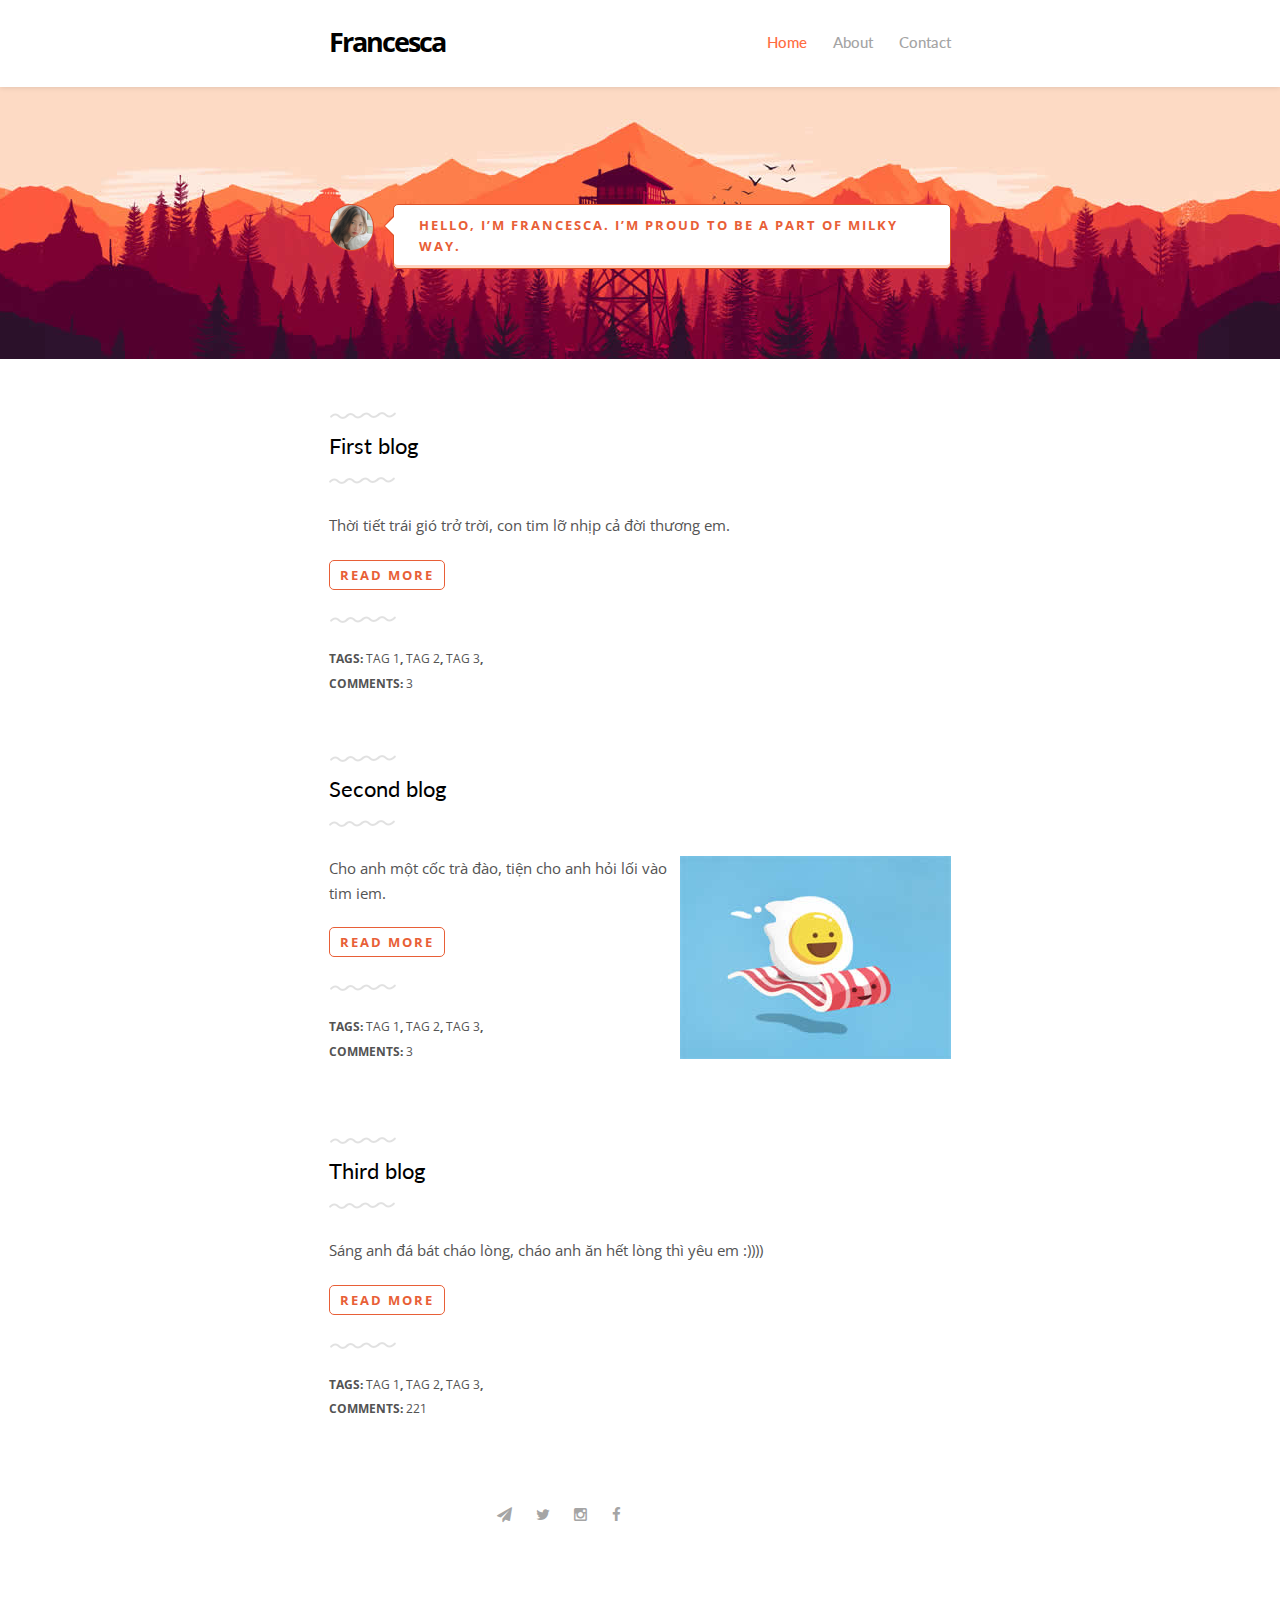
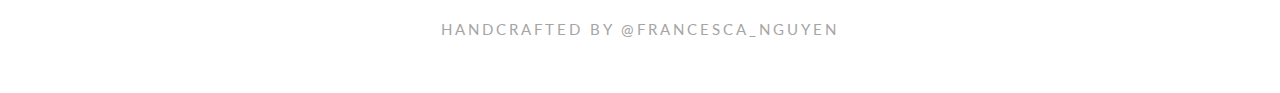
==== index.html @ 224f5087 "first commit" ====
<!DOCTYPE html>
<html>
<head>
    <title>Francesca by @francesca_nguyen</title>
    <meta charset="utf-8" />
    <meta name="viewport" content="width=device-width, initial-scale=1">
    <meta name="description" content="Saturn is free PSD &amp; HTML template by @flamekaizar">
    <meta name="author" content="Afnizar Nur Ghifari">
    <meta name="viewport" content="width=device-width, initial-scale=1" />
    <link rel="stylesheet" href="css/kube.min.css" />
    <link rel="stylesheet" href="css/font-awesome.min.css" />
    <link rel="stylesheet" href="css/custom.min.css" />
    <link rel="shortcut icon" href="img/favicon.png" />
    <link href="http://fonts.googleapis.com/css?family=Lato:400,700" rel="stylesheet" type="text/css">
    <link href="http://fonts.googleapis.com/css?family=Open+Sans:400,700" rel="stylesheet" type="text/css">
</head>
<body>
	<!-- Navigation -->
	<div class="main-nav">
		<div class="container">
			<header class="group top-nav">
				<nav class="navbar logo-w navbar-left" >
					<a class="logo" href="index.html">Francesca</a>
				</nav>
				<div class="navigation-toggle" data-tools="navigation-toggle" data-target="#navbar-1">
				    <span class="logo">Francesca</span>
				</div>
			    <nav id="navbar-1" class="navbar item-nav navbar-right">
				    <ul>
				        <li class="active"><a href="index.html">Home</a></li>
				        <li><a href="About.html">About</a></li>
				        <li><a class="Scroll_down">Contact</a></li>
				    </ul>
				</nav>
			</header>
		</div>
	</div>

	<!-- Introduction -->
	<div class="intro">
		<div class="container">
			<div class="units-row">
			    <div class="unit-10">
			    	<img class="img-intro" src="img/F_N_avatar.png" alt="">
			    </div>
			    <div class="unit-90">
			    	<p class="p-intro">Hello, I’m Francesca. I’m proud to be a part of milky way.</p>
			    </div>
			</div>
		</div>
	</div>
	
	<!-- Content -->
	<div class="content">
		<div class="container">
			<!-- Post -->
			<div class="post">
				<!-- Heading -->
				<a href="#"><h1>First blog</h1></a>
				<hr>
				<div class="in-content">
					<p>
						Thời tiết trái gió trở trời, con tim lỡ nhịp cả đời thương em.
					</p>
					<a class="read-more" href="First_blog.html">Read more</a>
				</div>
				<div class="foot-post">
					<div class="units-row">
					    <div class="unit-100">
					    	<strong>Tags:</strong>
					    	<a href="#">tag 1</a>,
					    	<a href="#">tag 2</a>,
					    	<a href="#">tag 3</a>,
					    </div>
					    <div class="unit-100">
					    	<strong>COMMENTS:</strong> 
					    	<a href="#">3</a>
					    </div>
					</div>
				</div>
			</div>
			<!-- /post -->

			<!-- Post -->
			<div class="post">
				<!-- Heading -->
				<a href="#"><h1>Second blog</h1></a>
				<hr>
				<div class="in-content">
					<img class="right" src="img/post-img.jpg" alt="">
					<p>
						Cho anh một cốc trà đào, tiện cho anh hỏi lối vào tim iem.
					</p>
					<a class="read-more" href="Second_blog.html">Read more</a>
				</div>
				<div class="foot-post">
					<div class="units-row">
					    <div class="unit-100">
					    	<strong>Tags:</strong>
					    	<a href="#">tag 1</a>,
					    	<a href="#">tag 2</a>,
					    	<a href="#">tag 3</a>,
					    </div>
					    <div class="unit-100">
					    	<strong>COMMENTS:</strong> 
					    	<a href="#">3</a>
					    </div>
					</div>
				</div>
			</div>
			<!-- /post -->

			<!-- Post -->
			<div class="post">
				<!-- Heading -->
				<a href="#"><h1>Third blog </h1></a>
				<hr>
				<div class="in-content">
					<p>
						Sáng anh đá bát cháo lòng, cháo anh ăn hết lòng thì yêu em :))))
					</p>
					<a class="read-more" href="Third_blog.html">Read more</a>
				</div>
				<div class="foot-post">
					<div class="units-row">
					    <div class="unit-100">
					    	<strong>Tags:</strong>
					    	<a href="#">tag 1</a>,
					    	<a href="#">tag 2</a>,
					    	<a href="#">tag 3</a>,
					    </div>
					    <div class="unit-100">
					    	<strong>COMMENTS:</strong> 
					    	<a href="#">221</a>
					    </div>
					</div>
				</div>
			</div>
			<!-- /post -->
		</div>
	</div>

	<footer>
		<div class="container">
			<div class="units-row">
			    <div class="unit-50">
					<ul class="social list-flat right">
						<li><a href="mailto:afnizarhilmi@gmail.com"><i class="fa fa-send"></i></a></li>
						<li><a href="http://twitter.com/Dukiee2k"><i class="fa fa-twitter"></i></a></li>
						<li><a href="http://instagram/minhducn.XLR8"><i class="fa fa-instagram"></i></a></li>
						<li><a href="http://facebook/Minh_Duc"><i class="fa fa-facebook"></i></a></li>
					</ul>
			    </div>
			</div>
			<p class="text-centered foot-cp">
	    		<a href="#">handcrafted by @francesca_nguyen</a>
	    	</p>
		</div>
	</footer>

	<!-- Javascript -->
	<script src="js/jquery.min.js"></script>
    <script src="js/kube.min.js"></script>
</body>
</html>
---- css/kube.min.css ----
*,*:before,*:after{-webkit-box-sizing:border-box;-moz-box-sizing:border-box;box-sizing:border-box}html{font-family:sans-serif;-ms-text-size-adjust:100%;-webkit-text-size-adjust:100%}html,body,div,span,object,iframe,p,blockquote,pre,a,abbr,acronym,address,big,cite,code,del,dfn,em,img,ins,kbd,q,s,samp,small,strike,strong,sub,sup,tt,var,b,u,i,center,dl,dt,dd,ol,ul,li,fieldset,form,label,legend,table,caption,tbody,tfoot,thead,tr,th,td,article,aside,canvas,details,embed,figure,figcaption,footer,header,hgroup,menu,nav,output,ruby,section,summary,time,mark,audio,video,h1,h2,h3,h4,h5,h6{margin:0;padding:0;border:0;outline:0;font-size:100%;vertical-align:baseline;background:transparent}a:active,a:hover{outline:0}article,aside,details,figcaption,figure,footer,header,hgroup,main,nav,section,embed,object,iframe,audio,video,canvas,progress,meter,output,textarea{display:block}audio:not([controls]){display:none;height:0}blockquote,q{quotes:none}blockquote p:before,blockquote p:after,q:before,q:after{content:'';content:none}table{border-collapse:collapse;border-spacing:0}caption,th,td{text-align:left;vertical-align:top}thead th,thead td{font-weight:bold;vertical-align:bottom}a img,th img,td img{vertical-align:top}button,input,select,textarea{margin:0}textarea{overflow:auto;vertical-align:top;resize:vertical}button{width:auto;overflow:visible}input[type="reset"],input[type="submit"],input[type="file"],input[type="radio"],input[type="checkbox"],select,button{cursor:pointer}input[type="radio"],input[type="checkbox"]{font-size:110%;position:relative;top:-1px;margin-right:3px}input[type="search"]{-webkit-appearance:textfield}input[type="search"]::-webkit-search-decoration,input[type="search"]::-webkit-search-cancel-button{-webkit-appearance:none}hr{display:block;height:1px;border:0;border-top:1px solid #ddd}img,video,audio,embed,object{max-width:100%}img,video,embed,object{height:auto}embed,object{height:100%}img{vertical-align:middle;-ms-interpolation-mode:bicubic}body{font-family:"Helvetica Neue",Helvetica,Tahoma,sans-serif;font-size:.9375em;line-height:1.65em;background:#fff;color:#222}a{color:#134da5}a:focus,a:hover{color:#de2c3b}h1,h2,h3,h4,h5,h6,.h1,.h2,.h3,.h4,.h5,.h6{font-family:"Helvetica Neue",Helvetica,Tahoma,sans-serif;font-weight:bold;color:#000;text-rendering:optimizeLegibility;margin:0 0 .5em 0}h1,.h1,h2,.h2{line-height:1.1}h3,.h3,h4,.h4{line-height:1.3}h1,.h1{font-size:2.25em}h2,.h2{font-size:1.5em;margin-bottom:.7em}h3,.h3{font-size:1.3125em}h4,.h4{font-size:1.125em}h5,.h5{font-size:1em}h6,.h6{font-size:.75em;text-transform:uppercase}.lead{font-size:1.3125em;line-height:1.5;margin-bottom:1.0999999999999999em}p,ul,ol,dl,dd,dt,blockquote,td,th{line-height:1.65em}ul,ol,ul ul,ol ol,ul ol,ol ul{margin:0 0 0 3.3em}ul li,ol li{text-align:left}ol ol li{list-style-type:lower-alpha}ol ol ol li{list-style-type:lower-roman}p,ul,ol,dl,blockquote,hr,pre,table,form,fieldset,figure,address{margin-bottom:1.65em}blockquote{position:relative;font-style:italic;font-size:1.125em;margin-left:2.4749999999999996em;padding-left:1.65em;border-left:2px solid #ddd}blockquote p{margin-bottom:.5em}blockquote small,cite{color:rgba(0,0,0,0.4);font-style:italic}small,blockquote cite{font-size:12.75px;line-height:1}address{font-style:normal}dl dt{font-weight:bold}dd{margin-left:1.65em}s,del{text-decoration:line-through}abbr[title],dfn[title]{border-bottom:1px dotted #0f0f0f;cursor:help}strong,b{font-weight:bold}em,i{font-style:italic}sub,sup{font-size:11.25px;line-height:0;position:relative}sup{top:-0.5em}sub{bottom:-0.25em}figcaption{margin:.3em 0;font-size:12.75px;font-style:italic}ins,u{text-decoration:underline}mark{background-color:#ffc800;color:#0f0f0f;text-decoration:none}pre,code,kbd,samp,var,output{font-size:90%;font-style:normal;font-family:Menlo,Monaco,Consolas,"Courier New",monospace}pre{margin-top:1.65em;font-size:100%;line-height:1.5;color:#222;overflow:auto}code,samp,kbd{padding:3px 6px 2px 6px;display:inline-block;line-height:1;border-radius:2px}code{background:#f4f4f4;border:1px solid #d4d4d4}pre code{font-size:100%;border:0;padding:0;background:0;line-height:1.65em}var{color:rgba(0,0,0,0.5)}samp{background:#d3e3fb;border:1px solid #b2cef8}kbd{background:#0f0f0f;color:rgba(255,255,255,0.85);white-space:nowrap}button:active,button:focus{outline:0}textarea,select{font-family:"Helvetica Neue",Helvetica,Tahoma,sans-serif;font-size:1em;box-shadow:none}textarea,select[multiple],select[multiple="multiple"]{padding:.3em .35em;line-height:1.35em;width:100%}input[type="text"],input[type="password"],input[type="email"],input[type="url"],input[type="phone"],input[type="tel"],input[type="number"],input[type="datetime"],input[type="date"],input[type="month"],input[type="color"],input[type="time"],input[type="search"],input[type="datetime-local"]{font-family:"Helvetica Neue",Helvetica,Tahoma,sans-serif;font-size:1em;box-shadow:none;padding:.3em .35em;line-height:1.65em;border-radius:0;outline:0}select[multiple],select[multiple="multiple"],textarea,input[type="text"],input[type="password"],input[type="email"],input[type="url"],input[type="phone"],input[type="tel"],input[type="number"],input[type="datetime"],input[type="date"],input[type="month"],input[type="color"],input[type="time"],input[type="search"],input[type="datetime-local"]{background:#fff;border:1px solid #ccc;position:relative;z-index:2;-webkit-appearance:none}textarea[disabled],input[type="text"][disabled],input[type="password"][disabled],input[type="email"][disabled],input[type="url"][disabled],input[type="phone"][disabled],input[type="tel"][disabled],input[type="number"][disabled],input[type="datetime"][disabled],input[type="date"][disabled],input[type="month"][disabled],input[type="color"][disabled],input[type="time"][disabled],input[type="search"][disabled],input[type="datetime-local"][disabled]{resize:none;color:rgba(0,0,0,0.5)}select[disabled],input[type="checkbox"][disabled],input[type="radio"][disabled]{cursor:default}input::-moz-focus-inner,button::-moz-focus-inner{border:0;padding:0}input[type="range"]{position:relative;top:3px}select{margin-bottom:0!important}fieldset{padding:1.65em;margin-bottom:1.65em;border:1px solid #ccc}fieldset *:last-child{margin-bottom:0!important}legend{font-weight:bold;padding:0 1em;margin-left:-1em}table{max-width:100%;width:100%;empty-cells:show}table caption{text-transform:uppercase;padding:0 1.0999999999999999em;color:rgba(0,0,0,0.4);font-size:12.75px}table th,table td{border-bottom:1px solid #eee;padding:.825em 1.0999999999999999em}table tfoot th,table tfoot td{color:rgba(0,0,0,0.4)}.units-container:after,.units-row:after{content:"";display:table;clear:both}.units-container:after,.units-row:after{content:"";display:table;clear:both}.units-container{padding-top:1px;margin-top:-1px}.units-row{margin-bottom:1.65em}.width-100,.unit-100{width:100%}.width-90,.unit-90{width:90%}.width-80,.unit-80{width:80%}.width-75,.unit-75{width:75%}.width-70,.unit-70{width:70%}.width-66,.unit-66{width:66.6%}.width-65,.unit-65{width:65%}.width-60,.unit-60{width:60%}.width-50,.unit-50{width:50%}.width-40,.unit-40{width:40%}.width-35,.unit-35{width:35%}.width-33,.unit-33{width:33.3%}.width-30,.unit-30{width:30%}.width-25,.unit-25{width:25%}.width-20,.unit-20{width:20%}.width-10,.unit-10{width:10%}.units-row .unit-90,.units-row .unit-80,.units-row .unit-75,.units-row .unit-70,.units-row .unit-66,.units-row .unit-65,.units-row .unit-60,.units-row .unit-50,.units-row .unit-40,.units-row .unit-35,.units-row .unit-33,.units-row .unit-30,.units-row .unit-25,.units-row .unit-20,.units-row .unit-10{float:left;margin-left:3%}.units-row .unit-90:first-child,.units-row .unit-80:first-child,.units-row .unit-75:first-child,.units-row .unit-70:first-child,.units-row .unit-66:first-child,.units-row .unit-65:first-child,.units-row .unit-60:first-child,.units-row .unit-50:first-child,.units-row .unit-40:first-child,.units-row .unit-35:first-child,.units-row .unit-33:first-child,.units-row .unit-30:first-child,.units-row .unit-25:first-child,.units-row .unit-20:first-child,.units-row .unit-10:first-child{margin-left:0}.units-row .unit-90{width:89.7%}.units-row .unit-80{width:79.4%}.units-row .unit-75{width:74.25%}.units-row .unit-70{width:69.1%}.units-row .unit-66{width:65.66666666666666%}.units-row .unit-65{width:65.66666666666666%}.units-row .unit-60{width:58.800000000000004%}.units-row .unit-50{width:48.5%}.units-row .unit-40{width:38.2%}.units-row .unit-35{width:31.333333333333332%}.units-row .unit-33{width:31.333333333333332%}.units-row .unit-30{width:27.9%}.units-row .unit-25{width:22.75%}.units-row .unit-20{width:17.6%}.units-row .unit-10{width:7.3%}.unit-push-90,.unit-push-80,.unit-push-75,.unit-push-70,.unit-push-66,.unit-push-65,.unit-push-60,.unit-push-50,.unit-push-40,.unit-push-35,.unit-push-33,.unit-push-30,.unit-push-25,.unit-push-20,.unit-push-10{position:relative}.unit-push-90{left:92.7%}.unit-push-80{left:82.4%}.unit-push-75{left:77.25%}.unit-push-70{left:72.1%}.unit-push-66{left:68.66666666666666%}.unit-push-65{left:68.66666666666666%}.unit-push-60{left:61.800000000000004%}.unit-push-50{left:51.5%}.unit-push-40{left:41.2%}.unit-push-35{left:34.33333333333333%}.unit-push-33{left:34.33333333333333%}.unit-push-30{left:30.9%}.unit-push-25{left:25.75%}.unit-push-20{left:20.6%}.unit-push-10{left:10.3%}.units-row .unit-push-right{float:right}.units-row .unit-role-right{margin-left:3%;float:right}.units-row .unit-role-left{margin-left:0}.centered,.unit-centered{float:none!important;margin:0 auto!important}.unit-padding{padding:1.65em}.units-padding .unit-100,.units-padding .unit-90,.units-padding .unit-80,.units-padding .unit-75,.units-padding .unit-70,.units-padding .unit-66,.units-padding .unit-65,.units-padding .unit-60,.units-padding .unit-50,.units-padding .unit-40,.units-padding .unit-35,.units-padding .unit-33,.units-padding .unit-30,.units-padding .unit-25,.units-padding .unit-20,.units-padding .unit-10{padding:1.65em}.units-split .unit-90,.units-split .unit-80,.units-split .unit-75,.units-split .unit-70,.units-split .unit-66,.units-split .unit-65,.units-split .unit-60,.units-split .unit-50,.units-split .unit-40,.units-split .unit-35,.units-split .unit-33,.units-split .unit-30,.units-split .unit-25,.units-split .unit-20,.units-split .unit-10{margin-left:0}.units-split .unit-90{width:90%}.units-split .unit-80{width:80%}.units-split .unit-75{width:75%}.units-split .unit-70{width:70%}.units-split .unit-66{width:66.6%}.units-split .unit-65{width:65%}.units-split .unit-60{width:60%}.units-split .unit-50{width:50%}.units-split .unit-40{width:40%}.units-split .unit-35{width:35%}.units-split .unit-33{width:33.3%}.units-split .unit-30{width:30%}.units-split .unit-25{width:25%}.units-split .unit-20{width:20%}.units-split .unit-10{width:10%}.blocks-2,.blocks-3,.blocks-4,.blocks-5,.blocks-6{padding-left:0;list-style:none;margin-left:-3%}.blocks-2:after,.blocks-3:after,.blocks-4:after,.blocks-5:after,.blocks-6:after{content:"";display:table;clear:both}.blocks-2:after,.blocks-3:after,.blocks-4:after,.blocks-5:after,.blocks-6:after{content:"";display:table;clear:both}.blocks-2>li,.blocks-3>li,.blocks-4>li,.blocks-5>li,.blocks-6>li{height:auto;float:left;margin-bottom:1.65em;margin-left:3%}.blocks-2>li ul,.blocks-3>li ul,.blocks-4>li ul,.blocks-5>li ul,.blocks-6>li ul{list-style-type:disc}.blocks-2>li ul ul,.blocks-3>li ul ul,.blocks-4>li ul ul,.blocks-5>li ul ul,.blocks-6>li ul ul{list-style-type:circle}.blocks-2>li li,.blocks-3>li li,.blocks-4>li li,.blocks-5>li li,.blocks-6>li li{float:none;margin:0}.blocks-2>li{width:47%}.blocks-3>li{width:30.333333333333332%}.blocks-4>li{width:22%}.blocks-5>li{width:17%}.blocks-6>li{width:13.666666666666666%}.block-first{clear:both}table.table-bordered td,table.table-bordered th{border:1px solid #eee}table.table-simple td,table.table-simple th,table.table-simple caption{border:0;padding-left:0}table.table-flat td,table.table-flat th,table.table-flat caption{border:0;padding:0}table.table-stroked td,table.table-stroked th{border-bottom:1px solid #eee}table.table-stripped tbody tr:nth-child(odd) td{background:#f8f8f8}table.table-hovered tbody tr:hover td{background-color:#f4f4f4}.table-container{width:100%;overflow:auto;margin-bottom:1.65em}.table-container table{margin-bottom:0}.table-container::-webkit-scrollbar{-webkit-appearance:none;width:14px;height:14px}.table-container::-webkit-scrollbar-thumb{border-radius:8px;border:3px solid #fff;background-color:rgba(0,0,0,0.3)}.forms .btn,.forms input[type="submit"].btn,.forms button,.forms input[type="submit"],.forms input[type="reset"]{padding:.3625em 1.3em}.forms .btn-outline{padding:.3em 1.3em}.forms .btn-outline.bold{padding:.2375em 1.3em}.forms label{display:block;margin-bottom:1.0999999999999999em}.forms input[type="text"],.forms input[type="password"],.forms input[type="email"],.forms input[type="url"],.forms input[type="phone"],.forms input[type="tel"],.forms input[type="number"],.forms input[type="datetime"],.forms input[type="date"],.forms input[type="month"],.forms input[type="color"],.forms input[type="time"],.forms input[type="search"],.forms input[type="range"],.forms input[type="file"],.forms input[type="datetime-local"],.forms textarea,.forms select{display:block}.forms-inline input[type="text"],.forms-inline-list input[type="text"],.forms-inline input[type="password"],.forms-inline-list input[type="password"],.forms-inline input[type="email"],.forms-inline-list input[type="email"],.forms-inline input[type="url"],.forms-inline-list input[type="url"],.forms-inline input[type="phone"],.forms-inline-list input[type="phone"],.forms-inline input[type="tel"],.forms-inline-list input[type="tel"],.forms-inline input[type="number"],.forms-inline-list input[type="number"],.forms-inline input[type="datetime"],.forms-inline-list input[type="datetime"],.forms-inline input[type="date"],.forms-inline-list input[type="date"],.forms-inline input[type="month"],.forms-inline-list input[type="month"],.forms-inline input[type="color"],.forms-inline-list input[type="color"],.forms-inline input[type="time"],.forms-inline-list input[type="time"],.forms-inline input[type="search"],.forms-inline-list input[type="search"],.forms-inline input[type="range"],.forms-inline-list input[type="range"],.forms-inline input[type="file"],.forms-inline-list input[type="file"],.forms-inline input[type="datetime-local"],.forms-inline-list input[type="datetime-local"],.forms-inline textarea,.forms-inline-list textarea,.forms-inline select,.forms-inline-list select{display:inline-block}.forms-list,.forms-inline,.forms-inline-list{margin:0;padding:0;margin-bottom:1.0999999999999999em;list-style:none}.forms-list label,.forms-inline label,.forms-inline-list li,.forms-inline-list li label{display:inline-block;margin-bottom:0}.forms-inline-list li label{margin-right:.825em}.forms-inline-list li{margin-bottom:3px}.forms-list li{margin-bottom:6px}.forms-desc{margin-top:4px;color:rgba(0,0,0,0.4);font-size:12.75px;line-height:1.4em}input[type="text"],input[type="password"],input[type="email"],input[type="url"],input[type="phone"],input[type="tel"],input[type="number"],input[type="datetime"],input[type="date"],input[type="month"],input[type="color"],input[type="time"],input[type="search"],input[type="datetime-local"],textarea{-moz-transition:border ease .5s;transition:border ease .5s}.error,.success{font-weight:normal;font-size:12.75px}input.input-error,textarea.input-error,select.input-error,.input-error{border-color:#de2c3b;box-shadow:0 0 0 2px rgba(222,44,59,0.3),0 1px 2px rgba(0,0,0,0.2) inset}input.input-success,textarea.input-success,select.input-success,.input-success{border-color:#2c9f42;box-shadow:0 0 0 2px rgba(44,159,66,0.3),0 1px 2px rgba(0,0,0,0.2) inset}input.input-gray,textarea.input-gray,select.input-gray,.input-gray{border-color:#b3b6b7;box-shadow:0 0 0 2px rgba(179,182,183,0.4),0 1px 2px rgba(0,0,0,0.2) inset}input[type="text"]:focus,input[type="password"]:focus,input[type="email"]:focus,input[type="url"]:focus,input[type="phone"]:focus,input[type="tel"]:focus,input[type="number"]:focus,input[type="datetime"]:focus,input[type="date"]:focus,input[type="month"]:focus,input[type="color"]:focus,input[type="time"]:focus,input[type="search"]:focus,input[type="datetime-local"]:focus,textarea:focus{outline:0;border-color:#2575ed;box-shadow:0 0 0 2px rgba(37,117,237,0.3),0 1px 2px rgba(0,0,0,0.2) inset}input.input-search,input[type="search"]{padding-right:.5em;padding-left:.5em;margin-bottom:0;border-radius:15px}input.input-on-black{border:1px solid rgba(255,255,255,0.1);background:rgba(255,255,255,0.35)}input.input-on-black::-webkit-input-placeholder{color:rgba(255,255,255,0.6)}input.input-on-black::-moz-placeholder{color:rgba(255,255,255,0.6)}input.input-on-black:focus,input.input-on-black.active{border:1px solid #fff;background:#fff;box-shadow:none}input.input-on-black:focus::-webkit-input-placeholder,input.input-on-black.active::-webkit-input-placeholder{color:#aaa}input.input-on-black:focus::-moz-placeholder,input.input-on-black.active::-moz-placeholder{color:#aaa}input.input-big{font-size:18px}input.input-small{font-size:12.75px}input.input-smaller{font-size:11.25px}.input-groups{display:table!important}.input-groups input{width:100%}.input-groups input,.input-groups .input-append,.input-groups .input-prepend,.input-groups .btn-append{display:table-cell!important}.input-groups .btn-append,.input-groups .input-append,.input-groups .input-prepend{width:1%;vertical-align:middle}.input-groups .input-append,.input-groups .input-prepend{background-color:#f4f4f4;border:1px solid #d4d4d4;margin:0;padding:.45em .75em .15em .75em;color:rgba(0,0,0,0.6);line-height:1.65em;font-size:12.75px;white-space:nowrap}.input-groups .input-prepend{border-right:0}.input-groups .input-append{position:relative;z-index:1;border-left:none}.input-groups .btn-append .btn{display:block;height:auto;border-radius:0 2px 2px 0}.navbar{font-size:105%;margin-bottom:1.65em}.navbar:after{content:"";display:table;clear:both}.navbar:after{content:"";display:table;clear:both}.navbar.navbar-left{float:left}.navbar.navbar-right{float:right}.navbar ul{list-style:none;margin:0}.navbar ul:after{content:"";display:table;clear:both}.navbar ul:after{content:"";display:table;clear:both}.navbar li{float:left;margin-right:1.65em}.navbar.navbar-right li{margin-right:0;margin-left:1.65em}.navbar a,.navbar span{display:block;text-decoration:none}.navbar a:hover{color:#de2c3b;text-decoration:underline}.navbar li.active a,.navbar span{text-decoration:none;cursor:text;color:rgba(0,0,0,0.4)}.navigation-toggle{display:none;text-transform:uppercase;position:relative;color:#0f0f0f;background-color:#fff}.navigation-toggle:after{position:absolute;z-index:1;top:50%;margin-top:-12px;left:10px;content:"\2630";font-size:24px;line-height:1}.navigation-toggle.navigation-toggle-black{background-color:#0f0f0f;color:#fff}.navigation-toggle.navigation-toggle-show{margin-bottom:1.65em}.navigation-toggle span{position:relative;z-index:2;cursor:pointer;display:block;padding:10px 20px 10px 40px}.navigation-fixed{position:fixed;top:0;left:0;z-index:101}.navbar-pills a,.navbar-pills span{padding:.825em 1.65em}.navbar-pills a:hover{color:#0f0f0f;background:#eee}.navbar-pills li.active a,.navbar-pills span{text-decoration:none;cursor:text;color:rgba(0,0,0,0.4);background:#eee}.navbar-pills li{margin-right:1px}.navbar-pills.navbar-right li{margin-left:1px}.fullwidth ul{width:100%}.fullwidth li{float:none!important;margin:0;display:table-cell;width:1%;text-align:center}.fullwidth li a,.fullwidth li span{display:block}.nav{margin-bottom:1.65em}.nav ul{list-style:none;margin:0}.nav ul li ul{margin-left:2em;font-size:.95em}.nav a,.nav span{display:block;padding:.5em 0}.nav a{color:#0f0f0f;text-decoration:none}.nav a:hover{color:#de2c3b;text-decoration:underline}.nav li.active a,.nav span{text-decoration:none;cursor:text;color:rgba(0,0,0,0.4)}.nav i.fa{width:1.65em}.nav-stacked li{margin-bottom:1px}.nav-stacked a,.nav-stacked span{padding:.6em .7em}.nav-stacked a{background:#f6f6f6}.nav-stacked a:hover{color:#000;background:#eee}.nav-stacked li.active a,.nav-stacked span{background:#fff;text-decoration:none;cursor:text;color:rgba(0,0,0,0.3)}.nav-stats li{position:relative}.nav-stats a,.nav-stats span{padding-right:50px}.nav-stats sup,.nav-stats .badge{position:absolute;top:50%;right:0}.nav-stats sup{color:rgba(0,0,0,0.4)}.nav-stats .badge{margin-top:-8px}.nav-tabs{border-bottom:1px solid #e3e3e3;margin-bottom:1.65em}.nav-tabs:after{content:"";display:table;clear:both}.nav-tabs:after{content:"";display:table;clear:both}.nav-tabs ul{list-style:none;margin:0}.nav-tabs li{float:left;margin-right:2px}.nav-tabs a,.nav-tabs span{display:block;line-height:1;padding:.825em 1.65em;border:1px solid transparent}.nav-tabs a{color:rgba(0,0,0,0.5);text-decoration:none}.nav-tabs a:focus,.nav-tabs a:hover{color:#0f0f0f;text-decoration:underline;background-color:#eee}.nav-tabs li.active a,.nav-tabs span{color:#0f0f0f;background:#fff;position:relative;border:1px solid #ddd;border-bottom:1px solid #fff;bottom:-1px;cursor:default;text-decoration:none}.breadcrumbs{margin-bottom:1.65em}.breadcrumbs:after{content:"";display:table;clear:both}.breadcrumbs:after{content:"";display:table;clear:both}.breadcrumbs ul{font-size:.9em;color:rgba(0,0,0,0.4);list-style:none;margin:0}.breadcrumbs ul:after{content:"";display:table;clear:both}.breadcrumbs ul:after{content:"";display:table;clear:both}.breadcrumbs li{float:left;margin-right:5px}.breadcrumbs li+li:before{content:" > ";color:#aaa;font-size:12px;margin:0 7px 0 5px;position:relative;top:-1px}.breadcrumbs.breadcrumbs-path li+li:before{content:" / ";top:0}.breadcrumbs a{color:#0f0f0f;text-decoration:none}.breadcrumbs a:hover{color:#0f0f0f;text-decoration:underline}.breadcrumbs li.active a,.breadcrumbs span,.breadcrumbs li.active a:hover{text-decoration:none;cursor:text;color:rgba(0,0,0,0.4)}.pagination{position:relative;left:-9px;margin-left:0;list-style:none}.pagination:after{content:"";display:table;clear:both}.pagination:after{content:"";display:table;clear:both}.pagination li{float:left;margin-right:2px}.pagination a,.pagination span{display:block;padding:7px 9px;line-height:1;border-radius:2px;color:#0f0f0f;text-decoration:none}.pagination span,.pagination li.active a,.pagination li.active a:hover{color:#fff;background-color:#0f0f0f;cursor:text}.pagination a:focus,.pagination a:hover{text-decoration:none;background-color:#0f0f0f;color:#fff}.btn,input[type="submit"].btn{display:inline-block;vertical-align:top;font-family:"Helvetica Neue",Helvetica,Tahoma,sans-serif;font-size:1em;font-weight:400;line-height:1.65em;text-align:center;text-decoration:none;color:#222;-webkit-appearance:none;outline:0;margin:0;border:0;border-radius:2px;box-shadow:none;cursor:pointer;background:#e0e3e5;padding:.55em 2.5em}.btn:hover,input[type="submit"].btn:hover{color:rgba(0,0,0,0.5);background:#b3b6b7}.btn::-moz-focus-inner{border:0;padding:0}.btn-big,input[type="submit"].btn-big{font-size:18px}.btn-small,input[type="submit"].btn-small{font-size:12.75px}.btn-smaller,input[type="submit"].btn-smaller{font-size:11.25px;vertical-align:baseline}.btn-round{border-radius:15px}.btn-outline,input[type="submit"].btn-outline{background:0;padding:.48750000000000004em 2.5em;border:1px solid #0f0f0f}.btn-outline:hover,input[type="submit"].btn-outline:hover{border-color:#b3b6b7}.btn-outline.btn-active{padding:.55em 2.5em}.btn-outline.bold{border-width:2px;padding:.42500000000000004em 2.5em}.btn-active,.btn[disabled],.btn-disabled{background:0;background:#b3b6b7;color:rgba(0,0,0,0.5)}.btn-active:hover,.btn[disabled]:hover,.btn-disabled:hover{color:rgba(0,0,0,0.5);background:#b3b6b7}.btn-active{box-shadow:0 1px 3px rgba(0,0,0,0.4) inset}.btn-outline.btn[disabled],.btn-outline.btn-disabled{background:0;box-shadow:none;color:rgba(0,0,0,0.3);border:1px solid rgba(0,0,0,0.1)}.btn-outline.btn-active{background:0;color:rgba(0,0,0,0.4);border:0;box-shadow:0 1px 3px rgba(0,0,0,0.2) inset}.btn[disabled],.btn-disabled{cursor:default;box-shadow:none}.btn-blue,input[type="submit"].btn-blue{color:rgba(255,255,255,0.9);background:#2575ed}.btn-blue:hover,input[type="submit"].btn-blue:hover{color:rgba(255,255,255,0.6);background:#1a52a5}.btn-blue.btn-active,input[type="submit"].btn-blue.btn-active{box-shadow:0 1px 4px rgba(0,0,0,0.5) inset}.btn-blue.btn-active,input[type="submit"].btn-blue.btn-active,.btn-blue.btn-disabled,input[type="submit"].btn-blue.btn-disabled,.btn-blue.btn[disabled],input[type="submit"].btn-blue.btn[disabled]{color:rgba(255,255,255,0.5);background:#1a52a5}.btn-blue.btn-active:hover,input[type="submit"].btn-blue.btn-active:hover,.btn-blue.btn-disabled:hover,input[type="submit"].btn-blue.btn-disabled:hover,.btn-blue.btn[disabled]:hover,input[type="submit"].btn-blue.btn[disabled]:hover{color:rgba(255,255,255,0.5)}.btn-blue.btn-outline,input[type="submit"].btn-blue.btn-outline{background:0;border-color:#2575ed;color:#2575ed}.btn-blue.btn-outline:hover,input[type="submit"].btn-blue.btn-outline:hover{color:rgba(255,255,255,0.9);background:#2575ed}.btn-blue.btn-outline.btn[disabled],input[type="submit"].btn-blue.btn-outline.btn[disabled],.btn-blue.btn-outline.btn-disabled,input[type="submit"].btn-blue.btn-outline.btn-disabled{background:0;box-shadow:none;color:rgba(37,117,237,0.4);border:1px solid rgba(37,117,237,0.3)}.btn-blue.btn-outline.btn-active,input[type="submit"].btn-blue.btn-outline.btn-active{background:0;color:rgba(37,117,237,0.6);border:0;box-shadow:0 1px 3px rgba(26,82,165,0.6) inset}.btn-blue:hover,input[type="submit"].btn-blue:hover{color:rgba(255,255,255,0.6);background:#1a52a5}.btn-blue.btn-active,input[type="submit"].btn-blue.btn-active{box-shadow:0 1px 4px rgba(0,0,0,0.5) inset}.btn-blue.btn-active,input[type="submit"].btn-blue.btn-active,.btn-blue.btn-disabled,input[type="submit"].btn-blue.btn-disabled,.btn-blue.btn[disabled],input[type="submit"].btn-blue.btn[disabled]{color:rgba(255,255,255,0.5);background:#1a52a5}.btn-blue.btn-active:hover,input[type="submit"].btn-blue.btn-active:hover,.btn-blue.btn-disabled:hover,input[type="submit"].btn-blue.btn-disabled:hover,.btn-blue.btn[disabled]:hover,input[type="submit"].btn-blue.btn[disabled]:hover{color:rgba(255,255,255,0.5)}.btn-blue.btn-outline,input[type="submit"].btn-blue.btn-outline{background:0;border-color:#2575ed;color:#2575ed}.btn-blue.btn-outline:hover,input[type="submit"].btn-blue.btn-outline:hover{color:rgba(255,255,255,0.9);background:#2575ed}.btn-blue.btn-outline.btn[disabled],input[type="submit"].btn-blue.btn-outline.btn[disabled],.btn-blue.btn-outline.btn-disabled,input[type="submit"].btn-blue.btn-outline.btn-disabled{background:0;box-shadow:none;color:rgba(37,117,237,0.4);border:1px solid rgba(37,117,237,0.3)}.btn-blue.btn-outline.btn-active,input[type="submit"].btn-blue.btn-outline.btn-active{background:0;color:rgba(37,117,237,0.6);border:0;box-shadow:0 1px 3px rgba(26,82,165,0.6) inset}.btn-red,input[type="submit"].btn-red{color:rgba(255,255,255,0.9);background:#de2c3b}.btn-red:hover,input[type="submit"].btn-red:hover{color:rgba(255,255,255,0.6);background:#b2232f}.btn-red.btn-active,input[type="submit"].btn-red.btn-active{box-shadow:0 1px 4px rgba(0,0,0,0.5) inset}.btn-red.btn-active,input[type="submit"].btn-red.btn-active,.btn-red.btn-disabled,input[type="submit"].btn-red.btn-disabled,.btn-red.btn[disabled],input[type="submit"].btn-red.btn[disabled]{color:rgba(255,255,255,0.5);background:#b2232f}.btn-red.btn-active:hover,input[type="submit"].btn-red.btn-active:hover,.btn-red.btn-disabled:hover,input[type="submit"].btn-red.btn-disabled:hover,.btn-red.btn[disabled]:hover,input[type="submit"].btn-red.btn[disabled]:hover{color:rgba(255,255,255,0.5)}.btn-red.btn-outline,input[type="submit"].btn-red.btn-outline{background:0;border-color:#de2c3b;color:#de2c3b}.btn-red.btn-outline:hover,input[type="submit"].btn-red.btn-outline:hover{color:rgba(255,255,255,0.9);background:#de2c3b}.btn-red.btn-outline.btn[disabled],input[type="submit"].btn-red.btn-outline.btn[disabled],.btn-red.btn-outline.btn-disabled,input[type="submit"].btn-red.btn-outline.btn-disabled{background:0;box-shadow:none;color:rgba(222,44,59,0.4);border:1px solid rgba(222,44,59,0.3)}.btn-red.btn-outline.btn-active,input[type="submit"].btn-red.btn-outline.btn-active{background:0;color:rgba(222,44,59,0.6);border:0;box-shadow:0 1px 3px rgba(178,35,47,0.6) inset}.btn-red:hover,input[type="submit"].btn-red:hover{color:rgba(255,255,255,0.6);background:#b2232f}.btn-red.btn-active,input[type="submit"].btn-red.btn-active{box-shadow:0 1px 4px rgba(0,0,0,0.5) inset}.btn-red.btn-active,input[type="submit"].btn-red.btn-active,.btn-red.btn-disabled,input[type="submit"].btn-red.btn-disabled,.btn-red.btn[disabled],input[type="submit"].btn-red.btn[disabled]{color:rgba(255,255,255,0.5);background:#b2232f}.btn-red.btn-active:hover,input[type="submit"].btn-red.btn-active:hover,.btn-red.btn-disabled:hover,input[type="submit"].btn-red.btn-disabled:hover,.btn-red.btn[disabled]:hover,input[type="submit"].btn-red.btn[disabled]:hover{color:rgba(255,255,255,0.5)}.btn-red.btn-outline,input[type="submit"].btn-red.btn-outline{background:0;border-color:#de2c3b;color:#de2c3b}.btn-red.btn-outline:hover,input[type="submit"].btn-red.btn-outline:hover{color:rgba(255,255,255,0.9);background:#de2c3b}.btn-red.btn-outline.btn[disabled],input[type="submit"].btn-red.btn-outline.btn[disabled],.btn-red.btn-outline.btn-disabled,input[type="submit"].btn-red.btn-outline.btn-disabled{background:0;box-shadow:none;color:rgba(222,44,59,0.4);border:1px solid rgba(222,44,59,0.3)}.btn-red.btn-outline.btn-active,input[type="submit"].btn-red.btn-outline.btn-active{background:0;color:rgba(222,44,59,0.6);border:0;box-shadow:0 1px 3px rgba(178,35,47,0.6) inset}.btn-green,input[type="submit"].btn-green{color:rgba(255,255,255,0.9);background:#2c9f42}.btn-green:hover,input[type="submit"].btn-green:hover{color:rgba(255,255,255,0.6);background:#237f35}.btn-green.btn-active,input[type="submit"].btn-green.btn-active{box-shadow:0 1px 4px rgba(0,0,0,0.5) inset}.btn-green.btn-active,input[type="submit"].btn-green.btn-active,.btn-green.btn-disabled,input[type="submit"].btn-green.btn-disabled,.btn-green.btn[disabled],input[type="submit"].btn-green.btn[disabled]{color:rgba(255,255,255,0.5);background:#237f35}.btn-green.btn-active:hover,input[type="submit"].btn-green.btn-active:hover,.btn-green.btn-disabled:hover,input[type="submit"].btn-green.btn-disabled:hover,.btn-green.btn[disabled]:hover,input[type="submit"].btn-green.btn[disabled]:hover{color:rgba(255,255,255,0.5)}.btn-green.btn-outline,input[type="submit"].btn-green.btn-outline{background:0;border-color:#2c9f42;color:#2c9f42}.btn-green.btn-outline:hover,input[type="submit"].btn-green.btn-outline:hover{color:rgba(255,255,255,0.9);background:#2c9f42}.btn-green.btn-outline.btn[disabled],input[type="submit"].btn-green.btn-outline.btn[disabled],.btn-green.btn-outline.btn-disabled,input[type="submit"].btn-green.btn-outline.btn-disabled{background:0;box-shadow:none;color:rgba(44,159,66,0.4);border:1px solid rgba(44,159,66,0.3)}.btn-green.btn-outline.btn-active,input[type="submit"].btn-green.btn-outline.btn-active{background:0;color:rgba(44,159,66,0.6);border:0;box-shadow:0 1px 3px rgba(35,127,53,0.6) inset}.btn-green:hover,input[type="submit"].btn-green:hover{color:rgba(255,255,255,0.6);background:#237f35}.btn-green.btn-active,input[type="submit"].btn-green.btn-active{box-shadow:0 1px 4px rgba(0,0,0,0.5) inset}.btn-green.btn-active,input[type="submit"].btn-green.btn-active,.btn-green.btn-disabled,input[type="submit"].btn-green.btn-disabled,.btn-green.btn[disabled],input[type="submit"].btn-green.btn[disabled]{color:rgba(255,255,255,0.5);background:#237f35}.btn-green.btn-active:hover,input[type="submit"].btn-green.btn-active:hover,.btn-green.btn-disabled:hover,input[type="submit"].btn-green.btn-disabled:hover,.btn-green.btn[disabled]:hover,input[type="submit"].btn-green.btn[disabled]:hover{color:rgba(255,255,255,0.5)}.btn-green.btn-outline,input[type="submit"].btn-green.btn-outline{background:0;border-color:#2c9f42;color:#2c9f42}.btn-green.btn-outline:hover,input[type="submit"].btn-green.btn-outline:hover{color:rgba(255,255,255,0.9);background:#2c9f42}.btn-green.btn-outline.btn[disabled],input[type="submit"].btn-green.btn-outline.btn[disabled],.btn-green.btn-outline.btn-disabled,input[type="submit"].btn-green.btn-outline.btn-disabled{background:0;box-shadow:none;color:rgba(44,159,66,0.4);border:1px solid rgba(44,159,66,0.3)}.btn-green.btn-outline.btn-active,input[type="submit"].btn-green.btn-outline.btn-active{background:0;color:rgba(44,159,66,0.6);border:0;box-shadow:0 1px 3px rgba(35,127,53,0.6) inset}.btn-black,input[type="submit"].btn-black{color:rgba(255,255,255,0.9);background:#0f0f0f}.btn-black:hover,input[type="submit"].btn-black:hover{color:rgba(255,255,255,0.6);background:#363738}.btn-black.btn-active,input[type="submit"].btn-black.btn-active{box-shadow:0 1px 4px rgba(0,0,0,0.7) inset}.btn-black.btn-active,input[type="submit"].btn-black.btn-active,.btn-black.btn-disabled,input[type="submit"].btn-black.btn-disabled,.btn-black.btn[disabled],input[type="submit"].btn-black.btn[disabled]{color:rgba(255,255,255,0.5);background:#363738}.btn-black.btn-active:hover,input[type="submit"].btn-black.btn-active:hover,.btn-black.btn-disabled:hover,input[type="submit"].btn-black.btn-disabled:hover,.btn-black.btn[disabled]:hover,input[type="submit"].btn-black.btn[disabled]:hover{color:rgba(255,255,255,0.5)}.btn-black.btn-outline,input[type="submit"].btn-black.btn-outline{background:0;border-color:#0f0f0f;color:#0f0f0f}.btn-black.btn-outline:hover,input[type="submit"].btn-black.btn-outline:hover{color:rgba(255,255,255,0.9);background:#0f0f0f}.btn-black.btn-outline.btn[disabled],input[type="submit"].btn-black.btn-outline.btn[disabled],.btn-black.btn-outline.btn-disabled,input[type="submit"].btn-black.btn-outline.btn-disabled{background:0;box-shadow:none;color:rgba(15,15,15,0.4);border:1px solid rgba(15,15,15,0.3)}.btn-black.btn-outline.btn-active,input[type="submit"].btn-black.btn-outline.btn-active{background:0;color:rgba(15,15,15,0.6);border:0;box-shadow:0 1px 3px rgba(54,55,56,0.6) inset}.btn-black:hover,input[type="submit"].btn-black:hover{color:rgba(255,255,255,0.6);background:#363738}.btn-black.btn-active,input[type="submit"].btn-black.btn-active{box-shadow:0 1px 4px rgba(0,0,0,0.7) inset}.btn-black.btn-active,input[type="submit"].btn-black.btn-active,.btn-black.btn-disabled,input[type="submit"].btn-black.btn-disabled,.btn-black.btn[disabled],input[type="submit"].btn-black.btn[disabled]{color:rgba(255,255,255,0.5);background:#363738}.btn-black.btn-active:hover,input[type="submit"].btn-black.btn-active:hover,.btn-black.btn-disabled:hover,input[type="submit"].btn-black.btn-disabled:hover,.btn-black.btn[disabled]:hover,input[type="submit"].btn-black.btn[disabled]:hover{color:rgba(255,255,255,0.5)}.btn-black.btn-outline,input[type="submit"].btn-black.btn-outline{background:0;border-color:#0f0f0f;color:#0f0f0f}.btn-black.btn-outline:hover,input[type="submit"].btn-black.btn-outline:hover{color:rgba(255,255,255,0.9);background:#0f0f0f}.btn-black.btn-outline.btn[disabled],input[type="submit"].btn-black.btn-outline.btn[disabled],.btn-black.btn-outline.btn-disabled,input[type="submit"].btn-black.btn-outline.btn-disabled{background:0;box-shadow:none;color:rgba(15,15,15,0.4);border:1px solid rgba(15,15,15,0.3)}.btn-black.btn-outline.btn-active,input[type="submit"].btn-black.btn-outline.btn-active{background:0;color:rgba(15,15,15,0.6);border:0;box-shadow:0 1px 3px rgba(54,55,56,0.6) inset}.btn-yellow,input[type="submit"].btn-yellow{color:rgba(0,0,0,0.9);background:#ffc800}.btn-yellow:hover,input[type="submit"].btn-yellow:hover{color:rgba(0,0,0,0.6);background:#cca000}.btn-yellow.btn-active,input[type="submit"].btn-yellow.btn-active{box-shadow:0 1px 4px rgba(0,0,0,0.5) inset}.btn-yellow.btn-active,input[type="submit"].btn-yellow.btn-active,.btn-yellow.btn-disabled,input[type="submit"].btn-yellow.btn-disabled,.btn-yellow.btn[disabled],input[type="submit"].btn-yellow.btn[disabled]{color:rgba(0,0,0,0.5);background:#cca000}.btn-yellow.btn-active:hover,input[type="submit"].btn-yellow.btn-active:hover,.btn-yellow.btn-disabled:hover,input[type="submit"].btn-yellow.btn-disabled:hover,.btn-yellow.btn[disabled]:hover,input[type="submit"].btn-yellow.btn[disabled]:hover{color:rgba(0,0,0,0.5)}.btn-yellow.btn-outline,input[type="submit"].btn-yellow.btn-outline{background:0;border-color:#ffc800;color:#ffc800}.btn-yellow.btn-outline:hover,input[type="submit"].btn-yellow.btn-outline:hover{color:rgba(0,0,0,0.9);background:#ffc800}.btn-yellow.btn-outline.btn[disabled],input[type="submit"].btn-yellow.btn-outline.btn[disabled],.btn-yellow.btn-outline.btn-disabled,input[type="submit"].btn-yellow.btn-outline.btn-disabled{background:0;box-shadow:none;color:rgba(255,200,0,0.4);border:1px solid rgba(255,200,0,0.3)}.btn-yellow.btn-outline.btn-active,input[type="submit"].btn-yellow.btn-outline.btn-active{background:0;color:rgba(255,200,0,0.6);border:0;box-shadow:0 1px 3px rgba(204,160,0,0.6) inset}.btn-yellow:hover,input[type="submit"].btn-yellow:hover{color:rgba(0,0,0,0.6);background:#cca000}.btn-yellow.btn-active,input[type="submit"].btn-yellow.btn-active{box-shadow:0 1px 4px rgba(0,0,0,0.5) inset}.btn-yellow.btn-active,input[type="submit"].btn-yellow.btn-active,.btn-yellow.btn-disabled,input[type="submit"].btn-yellow.btn-disabled,.btn-yellow.btn[disabled],input[type="submit"].btn-yellow.btn[disabled]{color:rgba(0,0,0,0.5);background:#cca000}.btn-yellow.btn-active:hover,input[type="submit"].btn-yellow.btn-active:hover,.btn-yellow.btn-disabled:hover,input[type="submit"].btn-yellow.btn-disabled:hover,.btn-yellow.btn[disabled]:hover,input[type="submit"].btn-yellow.btn[disabled]:hover{color:rgba(0,0,0,0.5)}.btn-yellow.btn-outline,input[type="submit"].btn-yellow.btn-outline{background:0;border-color:#ffc800;color:#ffc800}.btn-yellow.btn-outline:hover,input[type="submit"].btn-yellow.btn-outline:hover{color:rgba(0,0,0,0.9);background:#ffc800}.btn-yellow.btn-outline.btn[disabled],input[type="submit"].btn-yellow.btn-outline.btn[disabled],.btn-yellow.btn-outline.btn-disabled,input[type="submit"].btn-yellow.btn-outline.btn-disabled{background:0;box-shadow:none;color:rgba(255,200,0,0.4);border:1px solid rgba(255,200,0,0.3)}.btn-yellow.btn-outline.btn-active,input[type="submit"].btn-yellow.btn-outline.btn-active{background:0;color:rgba(255,200,0,0.6);border:0;box-shadow:0 1px 3px rgba(204,160,0,0.6) inset}.btn-white,input[type="submit"].btn-white{color:rgba(0,0,0,0.9);background:#fff}.btn-white:hover,input[type="submit"].btn-white:hover{color:rgba(0,0,0,0.6);background:#ededed}.btn-white.btn-active,input[type="submit"].btn-white.btn-active{box-shadow:0 1px 4px rgba(0,0,0,0.2) inset}.btn-white.btn-active,input[type="submit"].btn-white.btn-active,.btn-white.btn-disabled,input[type="submit"].btn-white.btn-disabled,.btn-white.btn[disabled],input[type="submit"].btn-white.btn[disabled]{color:rgba(0,0,0,0.5);background:#ededed}.btn-white.btn-active:hover,input[type="submit"].btn-white.btn-active:hover,.btn-white.btn-disabled:hover,input[type="submit"].btn-white.btn-disabled:hover,.btn-white.btn[disabled]:hover,input[type="submit"].btn-white.btn[disabled]:hover{color:rgba(0,0,0,0.5)}.btn-white.btn-outline,input[type="submit"].btn-white.btn-outline{background:0;border-color:#fff;color:#fff}.btn-white.btn-outline:hover,input[type="submit"].btn-white.btn-outline:hover{color:rgba(0,0,0,0.9);background:#fff}.btn-white.btn-outline.btn[disabled],input[type="submit"].btn-white.btn-outline.btn[disabled],.btn-white.btn-outline.btn-disabled,input[type="submit"].btn-white.btn-outline.btn-disabled{background:0;box-shadow:none;color:rgba(255,255,255,0.4);border:1px solid rgba(255,255,255,0.3)}.btn-white.btn-outline.btn-active,input[type="submit"].btn-white.btn-outline.btn-active{background:0;color:rgba(255,255,255,0.6);border:0;box-shadow:0 1px 3px rgba(237,237,237,0.6) inset}.btn-white:hover,input[type="submit"].btn-white:hover{color:rgba(0,0,0,0.6);background:#ededed}.btn-white.btn-active,input[type="submit"].btn-white.btn-active{box-shadow:0 1px 4px rgba(0,0,0,0.2) inset}.btn-white.btn-active,input[type="submit"].btn-white.btn-active,.btn-white.btn-disabled,input[type="submit"].btn-white.btn-disabled,.btn-white.btn[disabled],input[type="submit"].btn-white.btn[disabled]{color:rgba(0,0,0,0.5);background:#ededed}.btn-white.btn-active:hover,input[type="submit"].btn-white.btn-active:hover,.btn-white.btn-disabled:hover,input[type="submit"].btn-white.btn-disabled:hover,.btn-white.btn[disabled]:hover,input[type="submit"].btn-white.btn[disabled]:hover{color:rgba(0,0,0,0.5)}.btn-white.btn-outline,input[type="submit"].btn-white.btn-outline{background:0;border-color:#fff;color:#fff}.btn-white.btn-outline:hover,input[type="submit"].btn-white.btn-outline:hover{color:rgba(0,0,0,0.9);background:#fff}.btn-white.btn-outline.btn[disabled],input[type="submit"].btn-white.btn-outline.btn[disabled],.btn-white.btn-outline.btn-disabled,input[type="submit"].btn-white.btn-outline.btn-disabled{background:0;box-shadow:none;color:rgba(255,255,255,0.4);border:1px solid rgba(255,255,255,0.3)}.btn-white.btn-outline.btn-active,input[type="submit"].btn-white.btn-outline.btn-active{background:0;color:rgba(255,255,255,0.6);border:0;box-shadow:0 1px 3px rgba(237,237,237,0.6) inset}.btn-white.btn-outline.btn-active{box-shadow:none;border:1px solid rgba(255,255,255,0.3);padding:.48750000000000004em 2.5em}.btn-single,.btn-group{display:inline-block;margin-right:2px;vertical-align:bottom}.btn-single:after,.btn-group:after{content:"";display:table;clear:both}.btn-single:after,.btn-group:after{content:"";display:table;clear:both}.btn-single>.btn,.btn-single>input,.btn-group>.btn,.btn-group>input{float:left;border-radius:0;margin-left:-1px}.btn-single>.btn{border-radius:2px}.btn-group>.btn:first-child{border-radius:2px 0 0 2px}.btn-group>.btn:last-child{border-radius:0 2px 2px 0}.btn-group>.btn.btn-round:first-child,.btn-group>.input-search:first-child{border-radius:15px 0 0 15px}.btn-group>.btn.btn-round:last-child,.btn-group>.input-search:last-child{border-radius:0 15px 15px 0}.tools-alert{padding:12px 15px;background:#f7f8f8;color:#0f0f0f;margin-bottom:1.65em}.tools-message{display:none;position:fixed;z-index:100;top:10px;right:10px;max-width:350px;line-height:1.5;font-size:95%;padding:12px 15px;color:#0f0f0f;background:#e0e3e5}.tools-message ul{margin:0;list-style:none}.tools-message-black,.tools-message-blue,.tools-message-red,.tools-message-green{color:rgba(255,255,255,0.95)}.tools-message-black{background:#0f0f0f}.tools-message-blue{background:#2575ed}.tools-message-red{background:#de2c3b}.tools-message-yellow{background:#ffc800}.tools-message-green{background:#2c9f42}.tools-alert-black{background:#dadada}.tools-alert-blue{background:#d3e3fb}.tools-alert-red{background:#f8d5d8}.tools-alert-yellow{background:#fff4cc}.tools-alert-green{background:#d5ecd9}.label,.badge{background:#e0e3e5;font-size:12.75px;display:inline-block;line-height:1;padding:4px 7px 3px 7px;color:#0f0f0f;text-align:center;font-weight:normal;text-transform:uppercase}.label-outline{background:0;border:1px solid #0f0f0f;padding:3px 6px 2px 6px}.badge{border-radius:15px}.badge-small{font-size:11.25px;padding:3px 5px}.label-black,.label-blue,.label-red,.label-green,.badge-black,.badge-blue,.badge-red,.badge-green{color:#fff}.label-black,.badge-black{background:#0f0f0f}.label-blue,.badge-blue{background:#2575ed}.label-red,.badge-red{background:#de2c3b}.label-green,.badge-green{background:#2c9f42}.label-yellow,.badge-yellow{background:#ffc800}.label-white,.badge-white{background:#fff}.label-black.label-outline,.label-blue.label-outline,.label-red.label-outline,.label-green.label-outline,.label-yellow.label-outline,.label-white.label-outline{background:0;color:#0f0f0f}.label-blue.label-outline{border-color:#2575ed;color:#2575ed}.label-red.label-outline{border-color:#de2c3b;color:#de2c3b}.label-green.label-outline{border-color:#2c9f42;color:#2c9f42}.label-yellow.label-outline{border-color:#ffc800;color:#ffc800}.label-white.label-outline{border-color:#fff;color:#fff}#tools-progress{position:fixed;top:0;left:0;width:100%;z-index:1000000;height:10px}#tools-progress span{display:block;width:100%;height:100%;background-color:#1a52a5;background-image:-webkit-linear-gradient(45deg,rgba(255,255,255,0.2) 25%,transparent 25%,transparent 50%,rgba(255,255,255,0.2) 50%,rgba(255,255,255,0.2) 75%,transparent 75%,transparent);background-image:-o-linear-gradient(45deg,rgba(255,255,255,0.2) 25%,transparent 25%,transparent 50%,rgba(255,255,255,0.2) 50%,rgba(255,255,255,0.2) 75%,transparent 75%,transparent);background-image:linear-gradient(45deg,rgba(255,255,255,0.2) 25%,transparent 25%,transparent 50%,rgba(255,255,255,0.2) 50%,rgba(255,255,255,0.2) 75%,transparent 75%,transparent);-webkit-animation:progress-bar-stripes 2s linear infinite;-o-animation:progress-bar-stripes 2s linear infinite;animation:progress-bar-stripes 2s linear infinite;background-size:40px 40px}@-webkit-keyframes progress-bar-stripes{from{background-position:40px 0}to{background-position:0 0}}@-o-keyframes progress-bar-stripes{from{background-position:40px 0}to{background-position:0 0}}@keyframes progress-bar-stripes{from{background-position:40px 0}to{background-position:0 0}}.accordion-title{position:relative;display:block;margin:0;margin-bottom:2px;padding:12px 50px 12px 18px;color:#000;text-decoration:none;font-weight:normal;font-size:.9375em;line-height:1,4em;background:#f7f8f8;cursor:pointer;-webkit-touch-callout:none;-webkit-user-select:none;-khtml-user-select:none;-moz-user-select:none;-ms-user-select:none;user-select:none}.accordion-title.accordion-title-opened{margin-bottom:0;font-weight:bold;background:#f0f1f2}.accordion-title a,.accordion-title:hover{color:#000;text-decoration:none}.accordion-panel{padding:1.65em;margin-bottom:10px}.accordion-toggle{position:absolute;top:50%;margin-top:-8px;right:20px;padding:0;font-size:0;line-height:1}.accordion-toggle-closed{background:#000;width:1px;height:15px;margin-left:1px}.accordion-toggle-closed:before{position:absolute;top:7px;left:-7px;content:"";width:15px;height:1px;background:#000}.accordion-toggle-opened:before{position:absolute;top:7px;left:-8px;content:"";width:15px;height:1px;background:#000}.filterbox{position:relative}.filterbox input{padding-right:30px}.filterbox span{position:absolute;z-index:2;top:0;right:1px;width:26px;height:100%;cursor:pointer}.filterbox span:after{content:"";display:inline-block;position:relative;top:50%;margin-left:8px;margin-top:-21px;width:0;height:0;vertical-align:middle;border-top:5px solid rgba(0,0,0,0.6);border-right:5px solid transparent;border-left:5px solid transparent}.filterbox-list{z-index:1000;position:absolute;left:0;display:none;margin:0;list-style:none;background:#fff;width:100%;box-shadow:0 1px 3px rgba(0,0,0,0.2);max-height:250px;overflow:auto}.filterbox-list li{padding:4px 10px;color:#000;cursor:pointer}.filterbox-list li:hover{background:#f0f1f2}.filterbox-list li.active{background:#2575ed;color:#fff}.tooltip{position:absolute;z-index:10000;display:inline-block;color:#fff;padding:2px 10px;font-size:12.75px;line-height:1.5em;max-width:250px;background:#0f0f0f}.tooltip-theme-red{background:#de2c3b}.tooltip-theme-blue{background:#2575ed}.tooltip-theme-green{background:#2c9f42}.tooltip-theme-yellow{background:#ffc800}.tooltip-theme-white{background:#fff}.tooltip-theme-yellow,.tooltip-theme-white{color:#000}.dropdown{display:none;position:absolute;z-index:102;top:0;right:0;width:250px;color:#0f0f0f;background:#fff;box-shadow:0 1px 5px rgba(0,0,0,0.3);overflow:auto}.dropdown section{max-height:250px;overflow:auto;padding:20px}.dropdown footer{padding:20px}ul.dropdown{max-height:300px;list-style:none;margin:0;line-height:1.5;font-size:95%;padding:0}ul.dropdown a{display:block;padding:7px 15px;text-decoration:none;color:#0f0f0f}ul.dropdown a:hover{background:#eee}ul.dropdown li.divider{border-bottom:1px solid #e2e2e2}.caret{display:inline-block;width:0;height:0;margin-left:.3em;vertical-align:middle;border-top:5px solid;border-right:5px solid transparent;border-left:5px solid transparent}.caret.caret-up{border-top:0;border-bottom:4px solid}.livesearch-box{position:relative;display:inline-block;width:100%}.livesearch-box input{padding-left:30px}.livesearch-box .close{position:absolute;top:.2em;right:5px;z-index:2;padding:4px 6px;line-height:1;font-size:20px;cursor:pointer;color:#000;text-decoration:none;filter:alpha(opacity=50);-moz-opacity:.5;opacity:.5}.livesearch-box .close:before{content:'\00D7'}.livesearch-box .close:hover{filter:alpha(opacity=100);-moz-opacity:1;opacity:1}.livesearch-box .close:before{content:'\00D7'}.livesearch-box .close:hover{filter:alpha(opacity=100);-moz-opacity:1;opacity:1}.livesearch-icon{position:absolute;top:53%;left:10px;z-index:2}.livesearch-icon:before,.livesearch-icon:after{content:"";position:absolute;top:50%;left:0;margin:-8px 0 0;background:rgba(0,0,0,0.5)}.livesearch-icon:before{width:10px;height:10px;border:2px solid rgba(0,0,0,0.5);background:transparent;border-radius:12px}.livesearch-icon:after{left:10px;width:2px;height:7px;margin-top:0;-webkit-transform:rotate(-45deg);-moz-transform:rotate(-45deg);-ms-transform:rotate(-45deg);-o-transform:rotate(-45deg);transform:rotate(-45deg)}.tools-droparea{position:relative;overflow:hidden;padding:80px 20px;border:3px dashed rgba(0,0,0,0.1)}.tools-droparea.drag-hover{background:rgba(200,222,250,0.75)}.tools-droparea.drag-drop{background:rgba(250,248,200,0.5)}.tools-droparea-placeholder{text-align:center;font-size:11px;color:rgba(0,0,0,0.5)}.autocomplete{position:absolute;z-index:1000;left:0;display:none;margin:0;list-style:none;background:#fff;width:250px;box-shadow:0 1px 3px rgba(0,0,0,0.2);max-height:250px;overflow:auto}.autocomplete a{padding:4px 10px;color:#000;display:block;text-decoration:none}.autocomplete a:hover{background:#f0f1f2}.autocomplete a.active{background:#2575ed;color:#fff}#modal-overlay{position:fixed;top:0;left:0;margin:auto;overflow:auto;width:100%;height:100%;background-color:#000!important;filter:alpha(opacity=30);-moz-opacity:.3;opacity:.3;z-index:100}.modal-blur{-webkit-filter:blur(3px);-moz-filter:blur(3px);-ms-filter:blur(3px);filter:blur(3px)}.modal-box{position:fixed;top:0;left:0;bottom:0;right:0;overflow-x:hidden;overflow-y:auto;z-index:101}.modal{position:relative;margin:auto;margin-bottom:20px;padding:0;background:#fff;color:#000;box-shadow:0 1px 70px rgba(0,0,0,0.5)}.modal header{padding:30px 40px 5px 40px;font-size:18px;font-weight:bold}.modal section{padding:30px 40px 50px 40px}.modal footer button{width:100%;border-radius:0}.modal-close{position:absolute;top:8px;right:12px;width:30px;height:30px;text-align:right;color:#bbb;font-size:30px;font-weight:300;cursor:pointer}.modal-close:hover{color:#000}.group:after{content:"";display:table;clear:both}.group:after{content:"";display:table;clear:both}.hide{display:none}.highlight{background-color:#f7f3e2}.big{font-size:18px}.small{font-size:12.75px}.smaller{font-size:11.25px}.nowrap,.nowrap td{white-space:nowrap}.req,.required{font-weight:normal;color:#de2c3b}.error{color:#de2c3b}.success{color:#2c9f42}.text-centered{text-align:center}.text-right{text-align:right}.last{margin-right:0!important}.pause{margin-bottom:.825em!important}.end{margin-bottom:0!important}.normal{font-weight:normal}.light{font-weight:300}.bold{font-weight:bold}.italic{font-style:italic}.left{float:left}.right{float:right}.upper{text-transform:uppercase}.list-flat{margin-left:0;list-style:none}.color-black{color:#0f0f0f}.color-white{color:#fff}.color-gray-10{color:rgba(0,0,0,0.1)}.color-gray-20{color:rgba(0,0,0,0.2)}.color-gray-30{color:rgba(0,0,0,0.3)}.color-gray-40{color:rgba(0,0,0,0.4)}.color-gray-50{color:rgba(0,0,0,0.5)}.color-gray-60{color:rgba(0,0,0,0.6)}.color-gray-70{color:rgba(0,0,0,0.7)}.color-gray-80{color:rgba(0,0,0,0.8)}.color-gray-90{color:rgba(0,0,0,0.9)}.color-white-10{color:rgba(255,255,255,0.1)}.color-white-20{color:rgba(255,255,255,0.2)}.color-white-30{color:rgba(255,255,255,0.3)}.color-white-40{color:rgba(255,255,255,0.4)}.color-white-50{color:rgba(255,255,255,0.5)}.color-white-60{color:rgba(255,255,255,0.6)}.color-white-70{color:rgba(255,255,255,0.7)}.color-white-80{color:rgba(255,255,255,0.8)}.color-white-90{color:rgba(255,255,255,0.9)}.video-wrapper{height:0;padding-bottom:56.25%;position:relative;margin-bottom:1.65em}.video-wrapper iframe,.video-wrapper object,.video-wrapper embed{position:absolute;top:0;left:0;width:100%;height:100%}@media only screen and (max-width:767px){.left,.right{float:none}.hide-on-mobile{display:none}}.str{color:#d14}.kwd{color:#333}.com{color:#998}.typ{color:#458}.lit{color:#458}.pun{color:#888}.opn{color:#333}.clo{color:#333}.tag{color:#367ac3}.atn{color:#51a7c9}.atv{color:#709c1a}.dec{color:#666}.var{color:teal}.fun{color:#900}.linenums ol li{list-style-type:none;counter-increment:list;position:relative}.linenums ol li:after{content:counter(list);position:absolute;left:-3.3em;border-right:1px solid #e5e5e5;padding-right:9px;width:2.45em;text-align:right;color:rgba(0,0,0,0.3);font-size:12px}@media only screen and (max-width:767px){.mobile-width-100{width:100%}.units-row .unit-90,.units-row .unit-80,.units-row .unit-75,.units-row .unit-70,.units-row .unit-66,.units-row .unit-65,.units-row .unit-60,.units-row .unit-50,.units-row .unit-40,.units-row .unit-35,.units-row .unit-33,.units-row .unit-30,.units-row .unit-25,.units-row .unit-20,.units-row .unit-10{width:100%;float:none;margin-left:0;margin-bottom:1.65em}.unit-push-90,.unit-push-80,.unit-push-75,.unit-push-70,.unit-push-66,.unit-push-65,.unit-push-60,.unit-push-50,.unit-push-40,.unit-push-35,.unit-push-33,.unit-push-30,.unit-push-25,.unit-push-20,.unit-push-10{left:0}.units-row .unit-push-right{float:none}.units-mobile-50 .unit-90,.units-mobile-50 .unit-80,.units-mobile-50 .unit-75,.units-mobile-50 .unit-70,.units-mobile-50 .unit-66,.units-mobile-50 .unit-65,.units-mobile-50 .unit-60,.units-mobile-50 .unit-40,.units-mobile-50 .unit-30,.units-mobile-50 .unit-35,.units-mobile-50 .unit-33,.units-mobile-50 .unit-25,.units-mobile-50 .unit-20,.units-mobile-50 .unit-10{float:left;margin-left:3%;width:48.5%}.units-mobile-50 .unit-90:first-child,.units-mobile-50 .unit-80:first-child,.units-mobile-50 .unit-75:first-child,.units-mobile-50 .unit-70:first-child,.units-mobile-50 .unit-66:first-child,.units-mobile-50 .unit-65:first-child,.units-mobile-50 .unit-60:first-child,.units-mobile-50 .unit-40:first-child,.units-mobile-50 .unit-35:first-child,.units-mobile-50 .unit-30:first-child,.units-mobile-50 .unit-33:first-child,.units-mobile-50 .unit-25:first-child,.units-mobile-50 .unit-20:first-child,.units-mobile-50 .unit-10:first-child{margin-left:0}}@media only screen and (max-width:767px){.blocks-2,.blocks-3,.blocks-4,.blocks-5,.blocks-6{margin-left:0;margin-bottom:1.65em}.blocks-2>li,.blocks-3>li,.blocks-4>li,.blocks-5>li,.blocks-6>li{float:none;margin-left:0;width:100%}.blocks-mobile-50>li,.blocks-mobile-33>li{float:left;margin-left:3%}.blocks-mobile-33,.blocks-mobile-50{margin-left:-3%}.blocks-mobile-50>li{width:47%}.blocks-mobile-33>li{width:30.333333333333332%}}@media(min-width:768px) and (max-width:979px){h1{font-size:2.25em;line-height:1.125}h2{font-size:1.5em;line-height:1.25}h3{font-size:1.3125em;line-height:1.25}h4{font-size:1.125em;line-height:1.22222222}h5{font-size:1em}h6{font-size:.75em}}@media(max-width:767px){h1{font-size:2.25em;line-height:1.25}h2{font-size:1.5em;line-height:1.15384615}h3{font-size:1.3125em;line-height:1.13636364}h4{font-size:1.125em;line-height:1.11111111}h5{font-size:1em}h6{font-size:.75em}.lead{font-size:1.2em}ul,ol,ul ul,ol ol,ul ol,ol ul{margin-left:1.65em}blockquote{margin-left:0}}@media only screen and (max-width:767px){.navbar.navbar-left,.navbar.navbar-right,.navbar li,.navbar.navbar-left li,.navbar.navbar-right li{float:none;text-align:left;width:auto}.navbar li,.navbar.navbar-right li{margin-left:0;margin-right:0}.fullwidth ul,.fullwidth li{width:auto}.fullwidth li{display:block}}@media only screen and (max-width:767px){.forms-list label{display:inline-block}}@media print{*{text-shadow:none!important;color:#000!important;background:transparent!important;box-shadow:none!important;font-size:12pt}.h1,h1{font-size:36pt}.h2,h2{font-size:24pt}.h3,h3{font-size:18pt}.h4,h4{font-size:14pt}.h5,h5{font-size:12pt}.h6,h6{font-size:12pt}a,a:visited{text-decoration:underline}a[href]:after{content:" (" attr(href) ")"}abbr[title]:after{content:" (" attr(title) ")"}a[href^="javascript:"]:after,a[href^="#"]:after{content:""}pre,blockquote{page-break-inside:avoid}blockquote{border:0;font-style:italic}img{max-width:100%!important}select{background:#fff!important}}
---- css/custom.min.css ----
/*!
 *  Saturn HTML Template by @Dukiee2k
 *  License (MIT License)
 */body{margin-bottom:50px}a{font-family:"Open Sans",sans-serif}.container{margin:auto;max-width:662px;padding:0 20px}.main-nav{padding-top:30px;padding-bottom:25px;background-color:#FFF;-moz-box-shadow:0 1px 5px rgba(0,0,0,.1);-webkit-box-shadow:0 1px 5px rgba(0,0,0,.1);box-shadow:0 1px 5px rgba(0,0,0,.1);z-index:10;position:relative}.group.top-nav{margin-bottom:-20px}.group.top-nav nav a{text-decoration:none}.group.top-nav nav a:hover{color:#FF6C40;-webkit-transition:all .25s ease-in-out;-moz-transition:all .2s ease-in-out;-ms-transition:all .2s ease-in-out;-o-transition:all .2s ease-in-out;transition:all .2s ease-in-out}.logo,.top-nav a.logo{font-family:'Open Sans',sans-serif;font-weight:700;font-size:27px;color:#000;letter-spacing:-2px}.navigation-toggle .logo{font-size:20px;text-transform:capitalize}.top-nav .item-nav li.active a{color:#FF6C40}.top-nav .item-nav li a{font-family:Lato,sans-serif;font-size:15px;font-weight:500;color:#A4A4A4}.intro{width:100%;height:272px;padding-top:117px;background:url(../img/head-bg.jpg) center top #F7F7F7}p.p-intro{color:#E85F37;font-family:"Open Sans",sans-serif;font-size:13px;letter-spacing:2px;font-weight:700;text-transform:uppercase;padding:10px 25px;background-color:#FFF;border:1px solid #DC5227;-moz-border-radius:5px;-webkit-border-radius:5px;border-radius:5px;box-shadow:inset 0 -3px 0 #ffcfbc;position:relative;-webkit-animation:smooth-entry-btn 1s;-moz-animation:smooth-entry-btn 1s;animation:smooth-entry-btn 1s}p.p-intro:after{content:'';position:absolute;border-style:solid;border-width:9px 9px 9px 0;border-color:transparent #FFF;display:block;width:0;z-index:1;left:-9px;top:12px}p.p-intro:before{content:'';position:absolute;border-style:solid;border-width:11px 10px 11px 0;border-color:transparent #DC5227;display:block;width:0;z-index:1;left:-10px;top:10px}img.img-intro{border-radius:100px;width:47px;background-color:#EF3A3A;border:1px solid #DC5227;-moz-box-shadow:inset .5px .9px 5px rgba(0,0,0,.05);-webkit-box-shadow:inset .5px .9px 5px rgba(0,0,0,.05);box-shadow:inset .5px .9px 5px rgba(0,0,0,.05);-webkit-animation:smooth-entry-btn 1s;-moz-animation:smooth-entry-btn 1s;animation:smooth-entry-btn 1s}.content{padding-top:75px}.post{margin-bottom:80px}.content .post a{text-decoration:none}.content .post h1{color:#000;font-family:Lato,sans-serif;font-size:22px;font-weight:400;position:relative}.content .post a h1:hover{color:#FF6C40;-webkit-transition:all .2s ease-in-out;-moz-transition:all .2s ease-in-out;-ms-transition:all .2s ease-in-out;-o-transition:all .2s ease-in-out;transition:all .2s ease-in-out}.content .post p{color:#535353;font-family:"Open Sans",sans-serif;font-size:15px;font-weight:400}.content .post img{margin-bottom:20px}.content .post hr{content:url(../img/separator.png);width:66px;height:7px;float:left;border:none}.content .post h1:before{content:url(../img/separator.png);position:absolute;top:-35px;left:1px}.in-content{margin-top:55px}a.read-more{padding:5px 10px;background-color:#FFF;border:1px solid #E85F37;-moz-border-radius:5px;-webkit-border-radius:5px;border-radius:5px;color:#E85F37;font-size:13px;font-weight:700;text-transform:uppercase;text-decoration:none;letter-spacing:2px}a.read-more:hover{background-color:#FF6C40;color:#fff;-webkit-transition:all .25s ease-in-out;-moz-transition:all .25s ease-in-out;-ms-transition:all .25s ease-in-out;-o-transition:all .25s ease-in-out;transition:all .25s ease-in-out}.foot-post{position:relative;margin-top:60px;color:#535353;font-family:"Open Sans",sans-serif;font-size:12px;font-weight:700;text-transform:uppercase}.foot-post a{font-weight:400;text-decoration:none;color:#535353}.foot-post a:hover{border-bottom:1px dotted #ccc}.foot-post:before{content:url(../img/separator.png);position:absolute;top:-40px;left:1px}footer .btn{color:#FFF;font-size:13px;font-family:"Open Sans";font-weight:700;letter-spacing:2px}footer .social li{display:inline;margin-left:10px;margin-right:10px}footer .social li a{color:#a5a5a5}footer .social li a:hover{color:#e85f37}.foot-cp{padding-top:40px}.foot-cp a{color:#A5A5A5;font-family:Lato,sans-serif;font-size:15px;font-weight:400;text-transform:uppercase;text-decoration:none;letter-spacing:3px}@-webkit-keyframes smooth-entry{0%{opacity:0;-webkit-transform:translateY(-1.4em)}100%{opacity:1;-webkit-transform:translateY(0)}}@-moz-keyframes smooth-entry{0%{opacity:0;-moz-transform:translateY(-1.4em)}100%{opacity:1;-moz-transform:translateY(0)}}@keyframes smooth-entry{0%{opacity:0;-webkit-transform:translateY(-1.4em);-moz-transform:translateY(-1.4em);-ms-transform:translateY(-1.4em);-o-transform:translateY(-1.4em);transform:translateY(-1.4em)}100%{opacity:1;-webkit-transform:translateY(0);-moz-transform:translateY(0);-ms-transform:translateY(0);-o-transform:translateY(0);transform:translateY(0)}}@-webkit-keyframes smooth-entry-reverse{0%{opacity:0;-webkit-transform:translateY(2em)}100%{opacity:1;-webkit-transform:translateY(0)}}@-moz-keyframes smooth-entry-reverse{0%{opacity:0;-moz-transform:translateY(2em)}100%{opacity:1;-moz-transform:translateY(0)}}@keyframes smooth-entry-reverse{0%{opacity:0;-webkit-transform:translateY(2em);-moz-transform:translateY(2em);-ms-transform:translateY(2em);-o-transform:translateY(2em);transform:translateY(2em)}100%{opacity:1;-webkit-transform:translateY(0);-moz-transform:translateY(0);-ms-transform:translateY(0);-o-transform:translateY(0);transform:translateY(0)}}@-webkit-keyframes smooth-entry-title{0%,50%{opacity:0;-webkit-transform:translateY(-.6em)}100%{opacity:1;-webkit-transform:translateY(0)}}@-moz-keyframes smooth-entry-title{0%,50%{opacity:0;-moz-transform:translateY(-.6em)}100%{opacity:1;-moz-transform:translateY(0)}}@keyframes smooth-entry-title{0%,50%{opacity:0;-webkit-transform:translateY(-.6em);-moz-transform:translateY(-.6em);-ms-transform:translateY(-.6em);-o-transform:translateY(-.6em);transform:translateY(-.6em)}100%{opacity:1;-webkit-transform:translateY(0);-moz-transform:translateY(0);-ms-transform:translateY(0);-o-transform:translateY(0);transform:translateY(0)}}@-webkit-keyframes smooth-entry-btn{0%,70%{opacity:0;-webkit-transform:translateY(0.6em)}100%{opacity:1;-webkit-transform:translateY(0)}}@-moz-keyframes smooth-entry-btn{0%,70%{opacity:0;-moz-transform:translateY(0.6em)}100%{opacity:1;-moz-transform:translateY(0)}}@keyframes smooth-entry-btn{0%,70%{opacity:0;-webkit-transform:translateY(0.6em);-moz-transform:translateY(0.6em);-ms-transform:translateY(0.6em);-o-transform:translateY(0.6em);transform:translateY(0.6em)}100%{opacity:1;-webkit-transform:translateY(0);-moz-transform:translateY(0);-ms-transform:translateY(0);-o-transform:translateY(0);transform:translateY(0)}}@-webkit-keyframes fof-alien{0%,100%{-webkit-transform:translateY(0)}50%{-webkit-transform:translateY(-30px)}}@-moz-keyframes fof-alien{0%,100%{-moz-transform:translateY(0)}50%{-moz-transform:translateY(-30px)}}@keyframes fof-alien{0%,100%{-webkit-transform:translateY(0);-moz-transform:translateY(0);-ms-transform:translateY(0);-o-transform:translateY(0);transform:translateY(0)}50%{-webkit-transform:translateY(-30px);-moz-transform:translateY(-30px);-ms-transform:translateY(-30px);-o-transform:translateY(-30px);transform:translateY(-30px)}}@-webkit-keyframes fof-shadow{0%,100%{-webkit-transform:scale(1)}50%{-webkit-transform:scale(0.8)}}@-moz-keyframes fof-shadow{0%,100%{-moz-transform:scale(1)}50%{-moz-transform:scale(0.8)}}@keyframes fof-shadow{0%,100%{-webkit-transform:scale(1);-moz-transform:scale(1);-ms-transform:scale(1);-o-transform:scale(1);transform:scale(1)}50%{-webkit-transform:scale(0.8);-moz-transform:scale(0.8);-ms-transform:scale(0.8);-o-transform:scale(0.8);transform:scale(0.8)}}@media only screen and (max-width:767px){.intro{padding-top:50px}img.img-intro{display:block;margin-left:auto;margin-right:auto}.logo-w{display:none}.main-nav{padding-top:20px;padding-bottom:20px}.top-nav .item-nav li{padding-bottom:10px}footer .btn{display:block;margin-left:auto;margin-right:auto}footer .social{text-align:center}.foot-cp{padding-top:10px}}
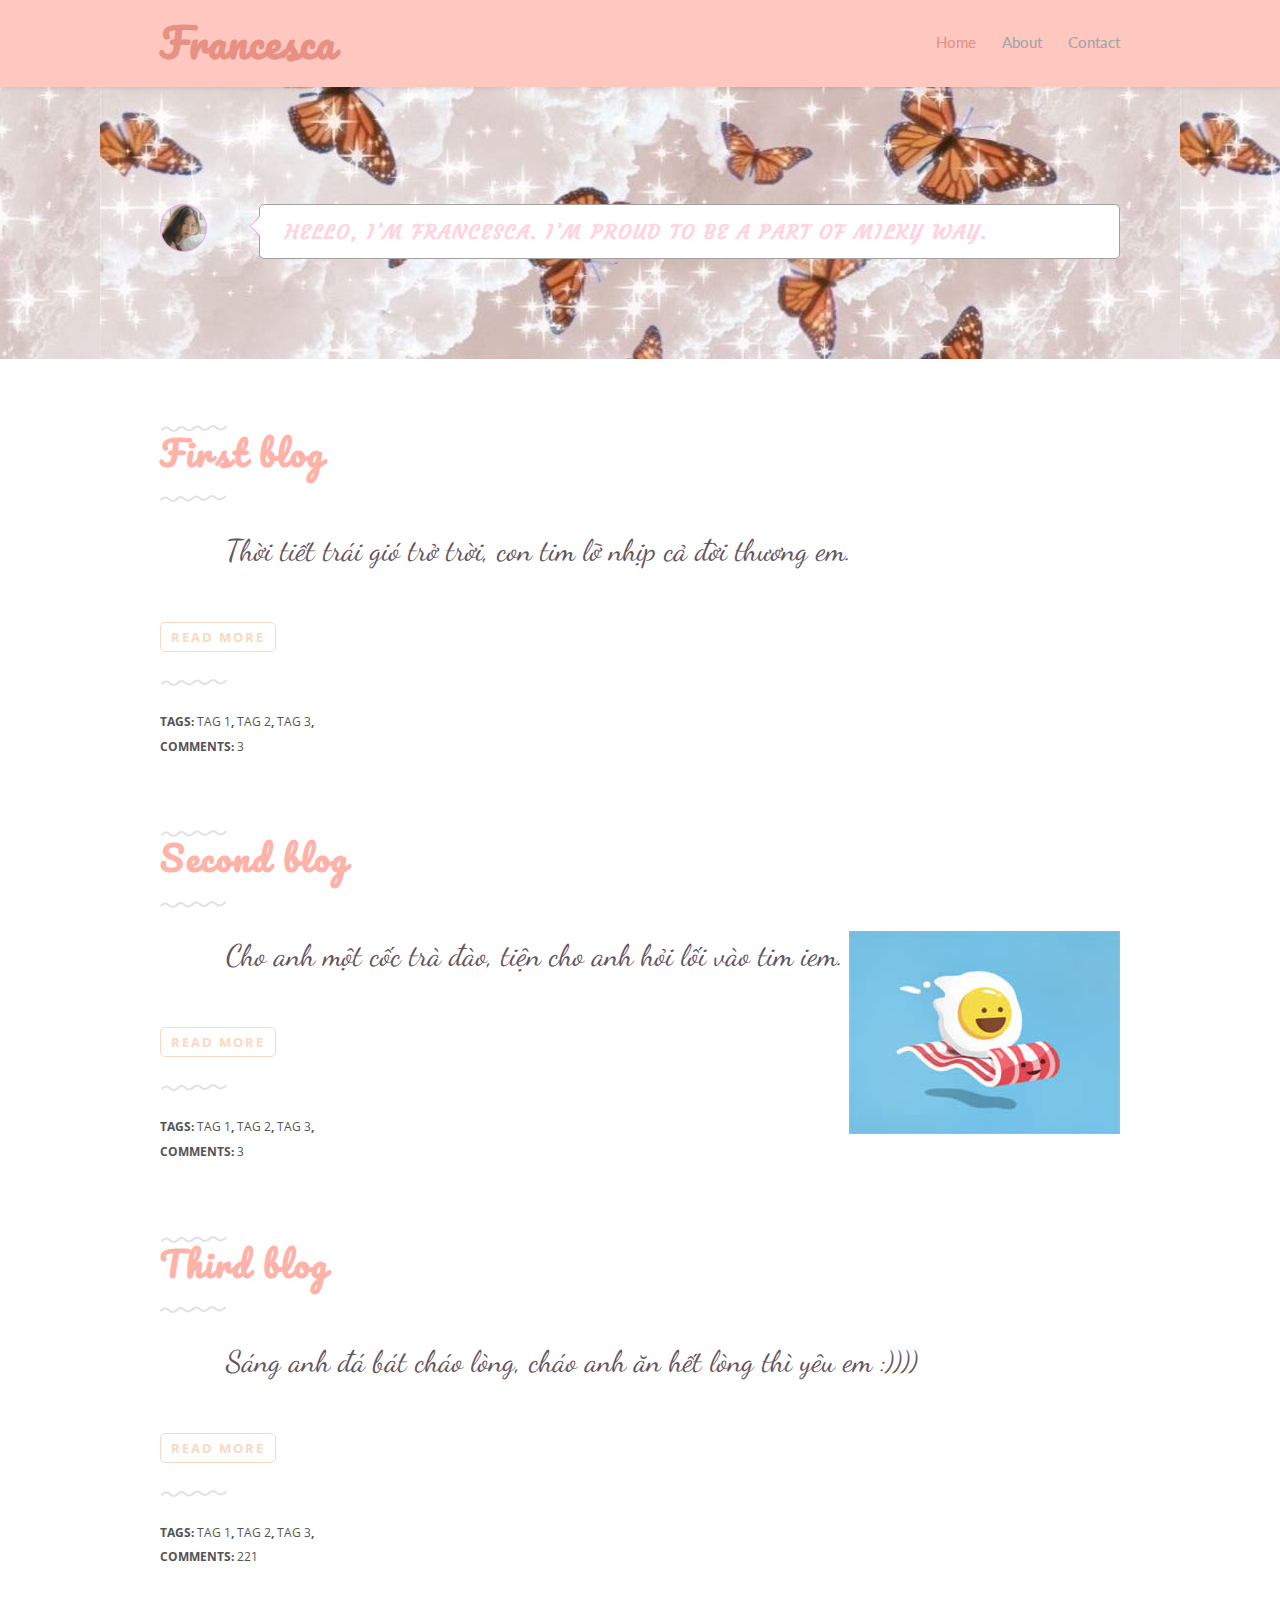
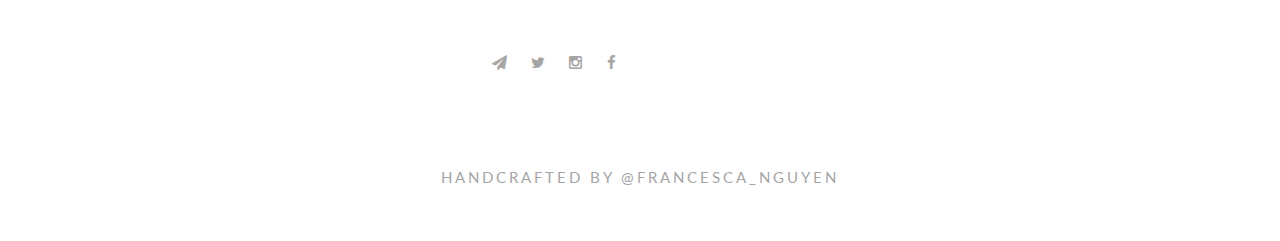
==== commit 5ad8dd38: "Change CSS mainly" ====
--- a/index.html
+++ b/index.html
@@ -12,7 +12,10 @@
     <link rel="stylesheet" href="css/custom.min.css" />
     <link rel="shortcut icon" href="img/favicon.png" />
     <link href="http://fonts.googleapis.com/css?family=Lato:400,700" rel="stylesheet" type="text/css">
-    <link href="http://fonts.googleapis.com/css?family=Open+Sans:400,700" rel="stylesheet" type="text/css">
+	<link href="https://fonts.googleapis.com/css2?family=Pacifico&display=swap" rel="stylesheet" type="text/css">
+	<link href="http://fonts.googleapis.com/css?family=Open+Sans:400,700" rel="stylesheet" type="text/css">
+	<link href="https://fonts.googleapis.com/css2?family=Dancing+Script:wght@700&display=swap" rel="stylesheet" type="text/css">
+	<link href="https://fonts.googleapis.com/css2?family=Courgette&display=swap" rel="stylesheet">
 </head>
 <body>
 	<!-- Navigation -->
@@ -56,7 +59,7 @@
 			<!-- Post -->
 			<div class="post">
 				<!-- Heading -->
-				<a href="#"><h1>First blog</h1></a>
+				<a href="First_blog.html"><h1>First blog</h1></a>
 				<hr>
 				<div class="in-content">
 					<p>
@@ -84,7 +87,7 @@
 			<!-- Post -->
 			<div class="post">
 				<!-- Heading -->
-				<a href="#"><h1>Second blog</h1></a>
+				<a href="Second_blog.html"><h1>Second blog</h1></a>
 				<hr>
 				<div class="in-content">
 					<img class="right" src="img/post-img.jpg" alt="">
@@ -113,7 +116,7 @@
 			<!-- Post -->
 			<div class="post">
 				<!-- Heading -->
-				<a href="#"><h1>Third blog </h1></a>
+				<a href="Third_blog.html"><h1>Third blog </h1></a>
 				<hr>
 				<div class="in-content">
 					<p>
--- a/css/custom.min.css
+++ b/css/custom.min.css
@@ -1,4 +1,97 @@
 /*!
  *  Saturn HTML Template by @Dukiee2k
  *  License (MIT License)
- */body{margin-bottom:50px}a{font-family:"Open Sans",sans-serif}.container{margin:auto;max-width:662px;padding:0 20px}.main-nav{padding-top:30px;padding-bottom:25px;background-color:#FFF;-moz-box-shadow:0 1px 5px rgba(0,0,0,.1);-webkit-box-shadow:0 1px 5px rgba(0,0,0,.1);box-shadow:0 1px 5px rgba(0,0,0,.1);z-index:10;position:relative}.group.top-nav{margin-bottom:-20px}.group.top-nav nav a{text-decoration:none}.group.top-nav nav a:hover{color:#FF6C40;-webkit-transition:all .25s ease-in-out;-moz-transition:all .2s ease-in-out;-ms-transition:all .2s ease-in-out;-o-transition:all .2s ease-in-out;transition:all .2s ease-in-out}.logo,.top-nav a.logo{font-family:'Open Sans',sans-serif;font-weight:700;font-size:27px;color:#000;letter-spacing:-2px}.navigation-toggle .logo{font-size:20px;text-transform:capitalize}.top-nav .item-nav li.active a{color:#FF6C40}.top-nav .item-nav li a{font-family:Lato,sans-serif;font-size:15px;font-weight:500;color:#A4A4A4}.intro{width:100%;height:272px;padding-top:117px;background:url(../img/head-bg.jpg) center top #F7F7F7}p.p-intro{color:#E85F37;font-family:"Open Sans",sans-serif;font-size:13px;letter-spacing:2px;font-weight:700;text-transform:uppercase;padding:10px 25px;background-color:#FFF;border:1px solid #DC5227;-moz-border-radius:5px;-webkit-border-radius:5px;border-radius:5px;box-shadow:inset 0 -3px 0 #ffcfbc;position:relative;-webkit-animation:smooth-entry-btn 1s;-moz-animation:smooth-entry-btn 1s;animation:smooth-entry-btn 1s}p.p-intro:after{content:'';position:absolute;border-style:solid;border-width:9px 9px 9px 0;border-color:transparent #FFF;display:block;width:0;z-index:1;left:-9px;top:12px}p.p-intro:before{content:'';position:absolute;border-style:solid;border-width:11px 10px 11px 0;border-color:transparent #DC5227;display:block;width:0;z-index:1;left:-10px;top:10px}img.img-intro{border-radius:100px;width:47px;background-color:#EF3A3A;border:1px solid #DC5227;-moz-box-shadow:inset .5px .9px 5px rgba(0,0,0,.05);-webkit-box-shadow:inset .5px .9px 5px rgba(0,0,0,.05);box-shadow:inset .5px .9px 5px rgba(0,0,0,.05);-webkit-animation:smooth-entry-btn 1s;-moz-animation:smooth-entry-btn 1s;animation:smooth-entry-btn 1s}.content{padding-top:75px}.post{margin-bottom:80px}.content .post a{text-decoration:none}.content .post h1{color:#000;font-family:Lato,sans-serif;font-size:22px;font-weight:400;position:relative}.content .post a h1:hover{color:#FF6C40;-webkit-transition:all .2s ease-in-out;-moz-transition:all .2s ease-in-out;-ms-transition:all .2s ease-in-out;-o-transition:all .2s ease-in-out;transition:all .2s ease-in-out}.content .post p{color:#535353;font-family:"Open Sans",sans-serif;font-size:15px;font-weight:400}.content .post img{margin-bottom:20px}.content .post hr{content:url(../img/separator.png);width:66px;height:7px;float:left;border:none}.content .post h1:before{content:url(../img/separator.png);position:absolute;top:-35px;left:1px}.in-content{margin-top:55px}a.read-more{padding:5px 10px;background-color:#FFF;border:1px solid #E85F37;-moz-border-radius:5px;-webkit-border-radius:5px;border-radius:5px;color:#E85F37;font-size:13px;font-weight:700;text-transform:uppercase;text-decoration:none;letter-spacing:2px}a.read-more:hover{background-color:#FF6C40;color:#fff;-webkit-transition:all .25s ease-in-out;-moz-transition:all .25s ease-in-out;-ms-transition:all .25s ease-in-out;-o-transition:all .25s ease-in-out;transition:all .25s ease-in-out}.foot-post{position:relative;margin-top:60px;color:#535353;font-family:"Open Sans",sans-serif;font-size:12px;font-weight:700;text-transform:uppercase}.foot-post a{font-weight:400;text-decoration:none;color:#535353}.foot-post a:hover{border-bottom:1px dotted #ccc}.foot-post:before{content:url(../img/separator.png);position:absolute;top:-40px;left:1px}footer .btn{color:#FFF;font-size:13px;font-family:"Open Sans";font-weight:700;letter-spacing:2px}footer .social li{display:inline;margin-left:10px;margin-right:10px}footer .social li a{color:#a5a5a5}footer .social li a:hover{color:#e85f37}.foot-cp{padding-top:40px}.foot-cp a{color:#A5A5A5;font-family:Lato,sans-serif;font-size:15px;font-weight:400;text-transform:uppercase;text-decoration:none;letter-spacing:3px}@-webkit-keyframes smooth-entry{0%{opacity:0;-webkit-transform:translateY(-1.4em)}100%{opacity:1;-webkit-transform:translateY(0)}}@-moz-keyframes smooth-entry{0%{opacity:0;-moz-transform:translateY(-1.4em)}100%{opacity:1;-moz-transform:translateY(0)}}@keyframes smooth-entry{0%{opacity:0;-webkit-transform:translateY(-1.4em);-moz-transform:translateY(-1.4em);-ms-transform:translateY(-1.4em);-o-transform:translateY(-1.4em);transform:translateY(-1.4em)}100%{opacity:1;-webkit-transform:translateY(0);-moz-transform:translateY(0);-ms-transform:translateY(0);-o-transform:translateY(0);transform:translateY(0)}}@-webkit-keyframes smooth-entry-reverse{0%{opacity:0;-webkit-transform:translateY(2em)}100%{opacity:1;-webkit-transform:translateY(0)}}@-moz-keyframes smooth-entry-reverse{0%{opacity:0;-moz-transform:translateY(2em)}100%{opacity:1;-moz-transform:translateY(0)}}@keyframes smooth-entry-reverse{0%{opacity:0;-webkit-transform:translateY(2em);-moz-transform:translateY(2em);-ms-transform:translateY(2em);-o-transform:translateY(2em);transform:translateY(2em)}100%{opacity:1;-webkit-transform:translateY(0);-moz-transform:translateY(0);-ms-transform:translateY(0);-o-transform:translateY(0);transform:translateY(0)}}@-webkit-keyframes smooth-entry-title{0%,50%{opacity:0;-webkit-transform:translateY(-.6em)}100%{opacity:1;-webkit-transform:translateY(0)}}@-moz-keyframes smooth-entry-title{0%,50%{opacity:0;-moz-transform:translateY(-.6em)}100%{opacity:1;-moz-transform:translateY(0)}}@keyframes smooth-entry-title{0%,50%{opacity:0;-webkit-transform:translateY(-.6em);-moz-transform:translateY(-.6em);-ms-transform:translateY(-.6em);-o-transform:translateY(-.6em);transform:translateY(-.6em)}100%{opacity:1;-webkit-transform:translateY(0);-moz-transform:translateY(0);-ms-transform:translateY(0);-o-transform:translateY(0);transform:translateY(0)}}@-webkit-keyframes smooth-entry-btn{0%,70%{opacity:0;-webkit-transform:translateY(0.6em)}100%{opacity:1;-webkit-transform:translateY(0)}}@-moz-keyframes smooth-entry-btn{0%,70%{opacity:0;-moz-transform:translateY(0.6em)}100%{opacity:1;-moz-transform:translateY(0)}}@keyframes smooth-entry-btn{0%,70%{opacity:0;-webkit-transform:translateY(0.6em);-moz-transform:translateY(0.6em);-ms-transform:translateY(0.6em);-o-transform:translateY(0.6em);transform:translateY(0.6em)}100%{opacity:1;-webkit-transform:translateY(0);-moz-transform:translateY(0);-ms-transform:translateY(0);-o-transform:translateY(0);transform:translateY(0)}}@-webkit-keyframes fof-alien{0%,100%{-webkit-transform:translateY(0)}50%{-webkit-transform:translateY(-30px)}}@-moz-keyframes fof-alien{0%,100%{-moz-transform:translateY(0)}50%{-moz-transform:translateY(-30px)}}@keyframes fof-alien{0%,100%{-webkit-transform:translateY(0);-moz-transform:translateY(0);-ms-transform:translateY(0);-o-transform:translateY(0);transform:translateY(0)}50%{-webkit-transform:translateY(-30px);-moz-transform:translateY(-30px);-ms-transform:translateY(-30px);-o-transform:translateY(-30px);transform:translateY(-30px)}}@-webkit-keyframes fof-shadow{0%,100%{-webkit-transform:scale(1)}50%{-webkit-transform:scale(0.8)}}@-moz-keyframes fof-shadow{0%,100%{-moz-transform:scale(1)}50%{-moz-transform:scale(0.8)}}@keyframes fof-shadow{0%,100%{-webkit-transform:scale(1);-moz-transform:scale(1);-ms-transform:scale(1);-o-transform:scale(1);transform:scale(1)}50%{-webkit-transform:scale(0.8);-moz-transform:scale(0.8);-ms-transform:scale(0.8);-o-transform:scale(0.8);transform:scale(0.8)}}@media only screen and (max-width:767px){.intro{padding-top:50px}img.img-intro{display:block;margin-left:auto;margin-right:auto}.logo-w{display:none}.main-nav{padding-top:20px;padding-bottom:20px}.top-nav .item-nav li{padding-bottom:10px}footer .btn{display:block;margin-left:auto;margin-right:auto}footer .social{text-align:center}.foot-cp{padding-top:10px}}+ */body{margin-bottom:50px}
+ a{font-family:"Open Sans",sans-serif}
+ .container{
+    margin:auto;
+    max-width:1000px;
+    padding:0 20px
+}
+ .main-nav{
+    padding-top:30px;
+    padding-bottom:25px;
+    background-color:#fec8c1;
+    -moz-box-shadow:0 1px 5px rgba(0,0,0,.1);
+    -webkit-box-shadow:0 1px 5px rgba(0,0,0,.1);
+    box-shadow:0 1px 5px rgba(0,0,0,.1);
+    z-index:10;position:relative
+}
+ .group.top-nav{margin-bottom:-20px}
+ .group.top-nav nav a{text-decoration:none}
+ .group.top-nav nav a:hover{color:#FFD4DF;-webkit-transition:all .25s ease-in-out;-moz-transition:all .2s ease-in-out;-ms-transition:all .2s ease-in-out;-o-transition:all .2s ease-in-out;transition:all .2s ease-in-out}
+ .logo,.top-nav a.logo{
+    font-family:'Pacifico', cursive;
+    font-weight:700;
+    font-size:40px;
+    color:#E89084;
+    letter-spacing:1px;
+}
+ .navigation-toggle .logo{font-size:20px;text-transform:capitalize}
+ .top-nav .item-nav li.active a{color:#E89084}
+ .top-nav .item-nav li a{
+     font-family:Lato,sans-serif;
+     font-size:15px;font-weight:500;
+     color:#A4A4A4}
+ .intro{
+    width:100%;
+    height:272px;
+    padding-top:117px;
+    background:url(../img/BuomHong.jpg) center top #F7F7F7
+}
+ p.p-intro{color:#FFD4DF;
+    font-family:'Courgette', cursive;font-size:20px;
+    letter-spacing:2px;font-weight:700;text-transform:uppercase;
+    padding:10px 25px;background-color:#FFF;
+    border:1px solid #a39f9c;
+    -moz-border-radius:5px;
+    -webkit-border-radius:5px;
+    border-radius:5px;
+    position:relative;-webkit-animation:smooth-entry-btn 1s;
+    -moz-animation:smooth-entry-btn 1s;animation:smooth-entry-btn 1s
+}
+ p.p-intro:after{content:'';position:absolute;border-style:solid;border-width:9px 9px 9px 0;border-color:transparent #FFF;display:block;width:0;z-index:1;left:-9px;top:12px}
+ p.p-intro:before{content:'';position:absolute;border-style:solid;border-width:11px 10px 11px 0;border-color:transparent#F4A4F5;display:block;width:0;z-index:1;left:-10px;top:10px}
+ img.img-intro{border-radius:100px;width:47px;background-color:#F4A4F5;border:1px solid #F4A4F5;-moz-box-shadow:inset .5px .9px 5px rgba(0,0,0,.05);-webkit-box-shadow:inset .5px .9px 5px rgba(0,0,0,.05);box-shadow:inset .5px .9px 5px rgba(0,0,0,.05);-webkit-animation:smooth-entry-btn 1s;-moz-animation:smooth-entry-btn 1s;animation:smooth-entry-btn 1s}
+ .content{padding-top:75px}.post{margin-bottom:80px}
+ .content .post a{text-decoration:none}
+ .content .post h1{
+    color:#feb2a8;
+    font-family:'Pacifico', cursive;
+    letter-spacing:2px;
+    font: size 50px;
+    font-weight:700
+    ;position:relative
+}
+ .content .post a h1:hover{color:#f9caa7;-webkit-transition:all .2s ease-in-out;-moz-transition:all .2s ease-in-out;-ms-transition:all .2s ease-in-out;-o-transition:all .2s ease-in-out;transition:all .2s ease-in-out}
+ .content .post p{color: #66545e;font-family:'Dancing Script', cursive;font-size:30px;font-weight:400}.content .post img{margin-bottom:20px}
+ .content .post hr{content:url(../img/separator.png);width:66px;height:7px;float:left;border:none}
+ .content .post h1:before{content:url(../img/separator.png);position:absolute;top:-35px;left:1px}
+ .in-content{margin-top:55px}
+ a.read-more{
+    padding:5px 10px;
+    background-color:#FFF;
+    border:1px solid#fad9c1;-moz-border-radius:5px;
+    -webkit-border-radius:5px;border-radius:5px;color:#fad9c1;
+    font-size:13px;font-weight:700;text-transform:uppercase;
+    text-decoration:none;letter-spacing:2px
+}
+ a.read-more:hover{
+    background-color:#fe9c8f;
+    color:#fff;
+    -webkit-transition:all .25s ease-in-out;
+    -moz-transition:all .25s ease-in-out;
+    -ms-transition:all .25s ease-in-out;
+    -o-transition:all .25s ease-in-out;
+    transition:all .25s ease-in-out
+}
+ .foot-post{position:relative;margin-top:60px;color:#535353;font-family:"Open Sans",sans-serif;font-size:12px;font-weight:700;text-transform:uppercase}.foot-post a{font-weight:400;text-decoration:none;color:#535353}
+ .foot-post a:hover{border-bottom:1px dotted #ccc}
+ .foot-post:before{content:url(../img/separator.png);position:absolute;top:-40px;left:1px}
+ footer .btn{color:#FFF;font-size:13px;font-family:"Open Sans";font-weight:700;letter-spacing:2px}
+ footer .social li{display:inline;margin-left:10px;margin-right:10px}
+ footer .social li a{color:#a5a5a5}
+ footer .social li a:hover{color:#e85f37}.foot-cp{padding-top:40px}
+ .foot-cp a{color:#A5A5A5;font-family:Lato,sans-serif;font-size:15px;font-weight:400;text-transform:uppercase;text-decoration:none;letter-spacing:3px}@-webkit-keyframes smooth-entry{0%{opacity:0;-webkit-transform:translateY(-1.4em)}100%{opacity:1;-webkit-transform:translateY(0)}}@-moz-keyframes smooth-entry{0%{opacity:0;-moz-transform:translateY(-1.4em)}100%{opacity:1;-moz-transform:translateY(0)}}@keyframes smooth-entry{0%{opacity:0;-webkit-transform:translateY(-1.4em);-moz-transform:translateY(-1.4em);-ms-transform:translateY(-1.4em);-o-transform:translateY(-1.4em);transform:translateY(-1.4em)}100%{opacity:1;-webkit-transform:translateY(0);-moz-transform:translateY(0);-ms-transform:translateY(0);-o-transform:translateY(0);transform:translateY(0)}}@-webkit-keyframes smooth-entry-reverse{0%{opacity:0;-webkit-transform:translateY(2em)}100%{opacity:1;-webkit-transform:translateY(0)}}@-moz-keyframes smooth-entry-reverse{0%{opacity:0;-moz-transform:translateY(2em)}100%{opacity:1;-moz-transform:translateY(0)}}@keyframes smooth-entry-reverse{0%{opacity:0;-webkit-transform:translateY(2em);-moz-transform:translateY(2em);-ms-transform:translateY(2em);-o-transform:translateY(2em);transform:translateY(2em)}100%{opacity:1;-webkit-transform:translateY(0);-moz-transform:translateY(0);-ms-transform:translateY(0);-o-transform:translateY(0);transform:translateY(0)}}@-webkit-keyframes smooth-entry-title{0%,50%{opacity:0;-webkit-transform:translateY(-.6em)}100%{opacity:1;-webkit-transform:translateY(0)}}@-moz-keyframes smooth-entry-title{0%,50%{opacity:0;-moz-transform:translateY(-.6em)}100%{opacity:1;-moz-transform:translateY(0)}}@keyframes smooth-entry-title{0%,50%{opacity:0;-webkit-transform:translateY(-.6em);-moz-transform:translateY(-.6em);-ms-transform:translateY(-.6em);-o-transform:translateY(-.6em);transform:translateY(-.6em)}100%{opacity:1;-webkit-transform:translateY(0);-moz-transform:translateY(0);-ms-transform:translateY(0);-o-transform:translateY(0);transform:translateY(0)}}@-webkit-keyframes smooth-entry-btn{0%,70%{opacity:0;-webkit-transform:translateY(0.6em)}100%{opacity:1;-webkit-transform:translateY(0)}}@-moz-keyframes smooth-entry-btn{0%,70%{opacity:0;-moz-transform:translateY(0.6em)}100%{opacity:1;-moz-transform:translateY(0)}}@keyframes smooth-entry-btn{0%,70%{opacity:0;-webkit-transform:translateY(0.6em);-moz-transform:translateY(0.6em);-ms-transform:translateY(0.6em);-o-transform:translateY(0.6em);transform:translateY(0.6em)}100%{opacity:1;-webkit-transform:translateY(0);-moz-transform:translateY(0);-ms-transform:translateY(0);-o-transform:translateY(0);transform:translateY(0)}}@-webkit-keyframes fof-alien{0%,100%{-webkit-transform:translateY(0)}50%{-webkit-transform:translateY(-30px)}}@-moz-keyframes fof-alien{0%,100%{-moz-transform:translateY(0)}50%{-moz-transform:translateY(-30px)}}@keyframes fof-alien{0%,100%{-webkit-transform:translateY(0);-moz-transform:translateY(0);-ms-transform:translateY(0);-o-transform:translateY(0);transform:translateY(0)}50%{-webkit-transform:translateY(-30px);-moz-transform:translateY(-30px);-ms-transform:translateY(-30px);-o-transform:translateY(-30px);transform:translateY(-30px)}}@-webkit-keyframes fof-shadow{0%,100%{-webkit-transform:scale(1)}50%{-webkit-transform:scale(0.8)}}@-moz-keyframes fof-shadow{0%,100%{-moz-transform:scale(1)}50%{-moz-transform:scale(0.8)}}@keyframes fof-shadow{0%,100%{-webkit-transform:scale(1);-moz-transform:scale(1);-ms-transform:scale(1);-o-transform:scale(1);transform:scale(1)}50%{-webkit-transform:scale(0.8);-moz-transform:scale(0.8);-ms-transform:scale(0.8);-o-transform:scale(0.8);transform:scale(0.8)}}@media only screen and (max-width:767px){.intro{padding-top:50px}img.img-intro{display:block;margin-left:auto;margin-right:auto}.logo-w{display:none}.main-nav{padding-top:20px;padding-bottom:20px}.top-nav .item-nav li{padding-bottom:10px}
+ footer .btn{display:block;margin-left:auto;margin-right:auto}
+ footer .social{text-align:center}.foot-cp{padding-top:10px}}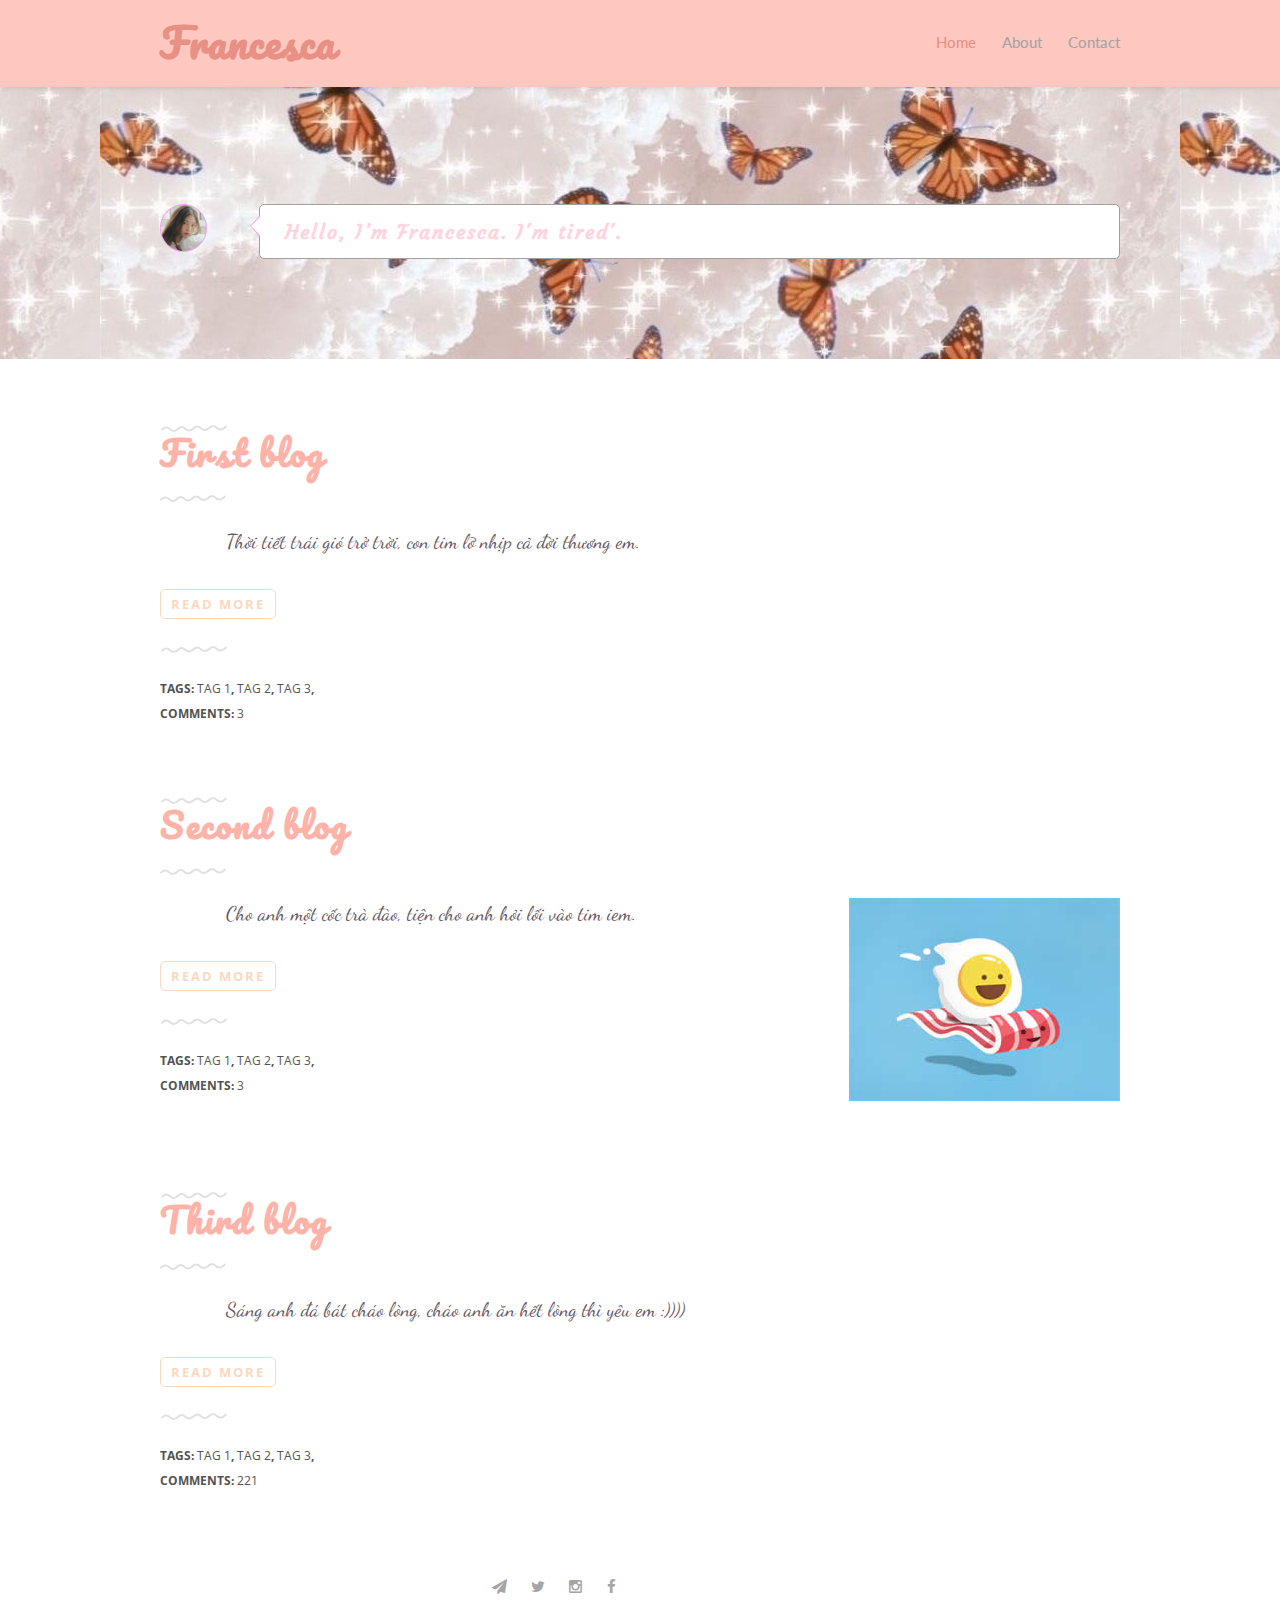
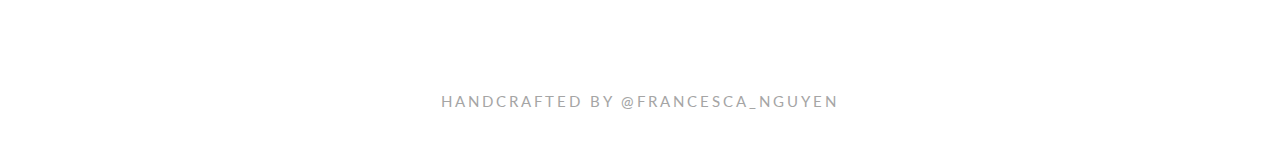
==== commit 67973993: "gỉa vờ" ====
--- a/index.html
+++ b/index.html
@@ -47,7 +47,7 @@
 			    	<img class="img-intro" src="img/F_N_avatar.png" alt="">
 			    </div>
 			    <div class="unit-90">
-			    	<p class="p-intro">Hello, I’m Francesca. I’m proud to be a part of milky way.</p>
+			    	<p class="p-intro">Hello, I’m Francesca. I'm tired'.</p>
 			    </div>
 			</div>
 		</div>
--- a/css/custom.min.css
+++ b/css/custom.min.css
@@ -41,7 +41,8 @@
 }
  p.p-intro{color:#FFD4DF;
     font-family:'Courgette', cursive;font-size:20px;
-    letter-spacing:2px;font-weight:700;text-transform:uppercase;
+    letter-spacing:2px;
+    font-weight:700;
     padding:10px 25px;background-color:#FFF;
     border:1px solid #a39f9c;
     -moz-border-radius:5px;
@@ -59,12 +60,17 @@
     color:#feb2a8;
     font-family:'Pacifico', cursive;
     letter-spacing:2px;
-    font: size 50px;
+    font: size 40px;
     font-weight:700
     ;position:relative
 }
  .content .post a h1:hover{color:#f9caa7;-webkit-transition:all .2s ease-in-out;-moz-transition:all .2s ease-in-out;-ms-transition:all .2s ease-in-out;-o-transition:all .2s ease-in-out;transition:all .2s ease-in-out}
- .content .post p{color: #66545e;font-family:'Dancing Script', cursive;font-size:30px;font-weight:400}.content .post img{margin-bottom:20px}
+ .content .post p{
+    color: #66545e;
+    font-family:'Dancing Script', cursive;
+    font-size:20px;font-weight:400
+}
+.content .post img{margin-bottom:20px}
  .content .post hr{content:url(../img/separator.png);width:66px;height:7px;float:left;border:none}
  .content .post h1:before{content:url(../img/separator.png);position:absolute;top:-35px;left:1px}
  .in-content{margin-top:55px}
